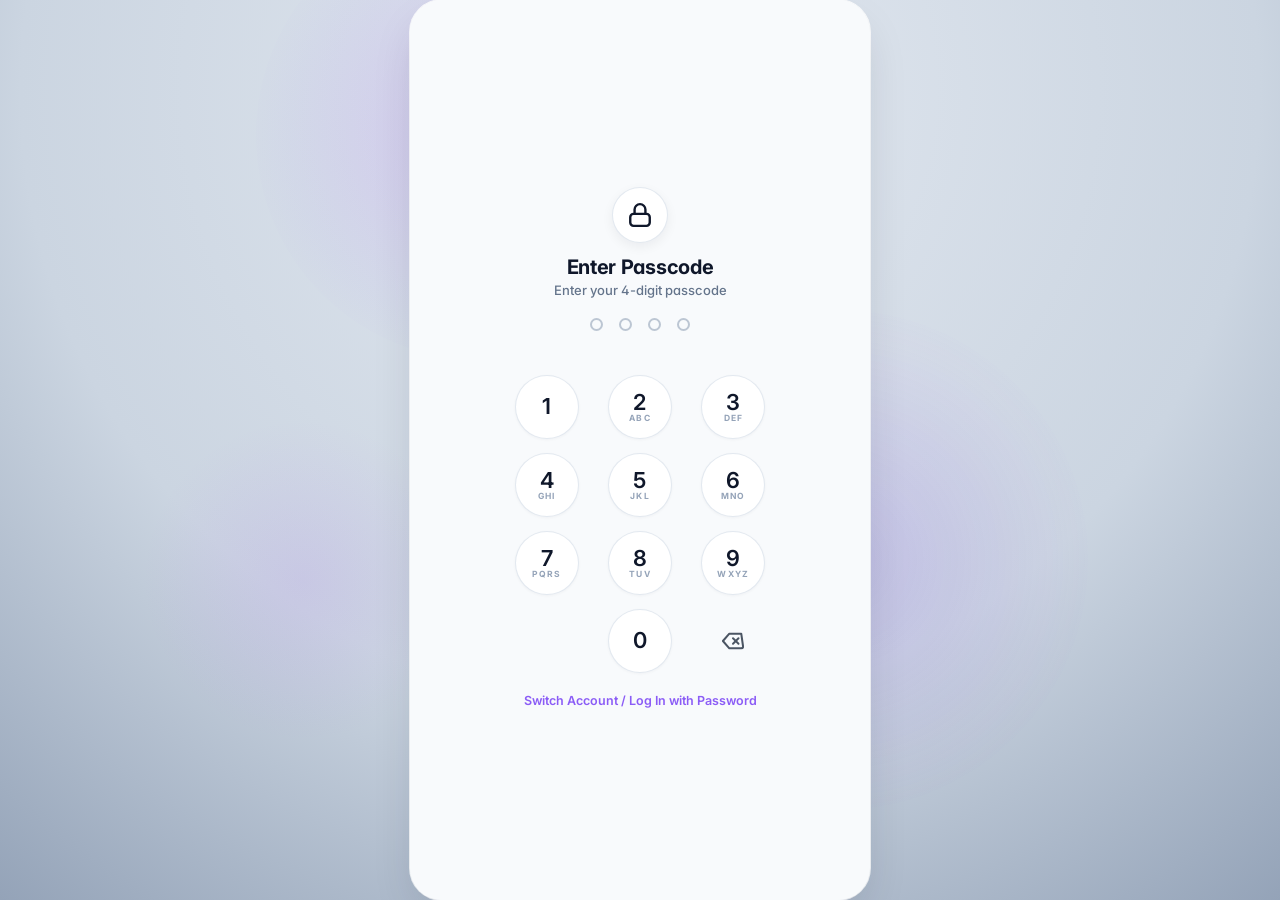
==== index.html @ 5f174ace "Implement complete PWA installation support for Windows and Android" ====
<!DOCTYPE html>
<html lang="en">
<head>
  <meta charset="UTF-8">
  <meta name="viewport" content="width=device-width, initial-scale=1.0, maximum-scale=1.0, user-scalable=no, viewport-fit=cover, interactive-widget=resizes-content">
  <title>LiveChat</title>
  <meta name="description" content="Professional real-time chat application with iconic Apple liquid glassmorphism, live keystroke streaming, and secure passcode lock.">
  
  <!-- Progressive Web App (PWA) Manifest & Meta Tags -->
  <link rel="manifest" href="/manifest.webmanifest">
  <meta name="theme-color" content="#7C3AED" media="(prefers-color-scheme: light)">
  <meta name="theme-color" content="#0F172A" media="(prefers-color-scheme: dark)">
  <meta name="mobile-web-app-capable" content="yes">
  <meta name="apple-mobile-web-app-capable" content="yes">
  <meta name="apple-mobile-web-app-status-bar-style" content="black-translucent">
  <meta name="apple-mobile-web-app-title" content="LiveChat">
  <link rel="apple-touch-icon" href="/static/icons/apple-touch-icon.png">
  <link rel="icon" type="image/png" sizes="32x32" href="/static/icons/favicon-32.png">
  <link rel="icon" type="image/png" sizes="16x16" href="/static/icons/favicon-16.png">
  <link rel="icon" type="image/svg+xml" href="/static/icons/icon.svg">
  <link rel="shortcut icon" href="/favicon.ico">
  <meta name="msapplication-TileColor" content="#7C3AED">
  <meta name="msapplication-TileImage" content="/static/icons/icon-192.png">
  <meta name="msapplication-tap-highlight" content="no">

  <link rel="stylesheet" href="static/style.css?v=22.0">
  <link rel="preconnect" href="https://fonts.googleapis.com">
  <link rel="preconnect" href="https://fonts.gstatic.com" crossorigin>
  <link href="https://fonts.googleapis.com/css2?family=Inter:ital,opsz,wght@0,14..32,100..900;1,14..32,100..900&family=Plus+Jakarta+Sans:ital,wght@0,300..800;1,300..800&display=swap" rel="stylesheet">
</head>
<body>

  <!-- Desktop Ambient Wallpaper Lights -->
  <div class="desktop-wallpaper-glow desktop-wallpaper-glow--1" aria-hidden="true"></div>
  <div class="desktop-wallpaper-glow desktop-wallpaper-glow--2" aria-hidden="true"></div>
  <div class="desktop-wallpaper-glow desktop-wallpaper-glow--3" aria-hidden="true"></div>

  <!-- Main Liquid Glass Chat App Container -->
  <div class="chat-app" id="chatApp">
    
    <!-- Liquid Glass Specular Inner Rim Layer -->
    <div class="liquid-glass-rim" aria-hidden="true"></div>

    <!-- Background Subtle Prismatic Lines -->
    <div class="background-watermark" aria-hidden="true">
      <svg viewBox="0 0 400 800" fill="none" xmlns="http://www.w3.org/2000/svg">
        <path d="M-60 140 C 140 100, 260 300, 460 220" stroke="rgba(255, 255, 255, 0.45)" stroke-width="1.2" stroke-dasharray="4 6"/>
        <path d="M-40 460 C 120 540, 280 390, 480 620" stroke="rgba(255, 255, 255, 0.35)" stroke-width="1.2"/>
        <path d="M120 -60 C 200 190, 60 440, 250 860" stroke="rgba(255, 255, 255, 0.25)" stroke-width="1"/>
      </svg>
    </div>

    <!-- Chats List Screen (Shown after PIN unlock / login) -->
    <div class="chats-screen" id="chatsScreen">
      <!-- Apple Liquid Glass Header for Chats -->
      <header class="chats-screen-header">
        <div class="chats-header-left" id="chatsHeaderProfileTrigger" title="Click to view profile / settings" style="cursor: pointer;">
          <div class="chats-user-avatar-wrap" id="chatsUserAvatarWrap" title="Your Profile">
            <img id="chatsUserAvatar" class="chats-user-avatar" src="https://api.dicebear.com/7.x/bottts/svg?seed=user" alt="My Profile">
            <span class="chats-user-badge"></span>
          </div>
          <div class="chats-title-group">
            <div class="chats-title-row">
              <h1 class="chats-header-title" id="chatsHeaderTitle">Chats</h1>
              <svg class="fb-verified-badge" viewBox="0 0 24 24" aria-label="Verified Profile" title="Verified Messenger">
                <path fill="#1877F2" d="M12 2l2.4 2.1 3.2-.3 1.2 3 2.9 1.4-.8 3.1 1.8 2.6-2 2.5.3 3.2-3.1 1-1.6 2.8-3.1-.9-2.7 1.8-2.2-2.3-3.2.2-.8-3.1-2.8-1.5 1.1-3-1.6-2.7 2.1-2.4-.4-3.2 3.1-.9 1.5-2.8 3.1.9L12 2z"/>
                <path fill="none" stroke="#FFFFFF" stroke-width="2.3" stroke-linecap="round" stroke-linejoin="round" d="M8.5 12.3l2.4 2.4 5.1-5.1"/>
              </svg>
            </div>
            <span class="chats-user-subtitle" id="chatsUserSubtitle">Logged in</span>
          </div>
        </div>

        <div class="header-actions-capsule">
          <!-- Install App (PWA Smart Button) -->
          <button class="action-icon-btn pwa-install-btn" id="headerInstallBtn" aria-label="Install App" title="Install LiveChat App" style="display: none;">
            <svg width="15" height="15" viewBox="0 0 24 24" fill="none" stroke="currentColor" stroke-width="2.2" stroke-linecap="round" stroke-linejoin="round">
              <path d="M21 15v4a2 2 0 0 1-2 2H5a2 2 0 0 1-2-2v-4"></path>
              <polyline points="7 10 12 15 17 10"></polyline>
              <line x1="12" y1="15" x2="12" y2="3"></line>
            </svg>
          </button>

          <div class="header-action-divider" id="headerInstallDivider" style="display: none;" aria-hidden="true"></div>

          <!-- Write / LiveDraw -->
          <a href="https://livedrawing.onrender.com/" target="_blank" rel="noopener noreferrer" class="action-icon-btn" id="chatsLiveDrawingBtn" aria-label="Open LiveDraw" title="LiveDraw / Write">
            <svg width="15" height="15" viewBox="0 0 24 24" fill="none" stroke="currentColor" stroke-width="2.2" stroke-linecap="round" stroke-linejoin="round">
              <path d="M12 20h9"></path>
              <path d="M16.5 3.5a2.121 2.121 0 0 1 3 3L7 19l-4 1 1-4L16.5 3.5z"></path>
            </svg>
          </a>

          <div class="header-action-divider" aria-hidden="true"></div>

          <!-- Lock App -->
          <button class="action-icon-btn" id="chatsLockAppBtn" aria-label="Lock App" title="Lock App with Passcode">
            <svg width="15" height="15" viewBox="0 0 24 24" fill="none" stroke="currentColor" stroke-width="2.2" stroke-linecap="round" stroke-linejoin="round">
              <rect x="3" y="11" width="18" height="11" rx="3" ry="3"></rect>
              <path d="M7 11V7a5 5 0 0 1 10 0v4"></path>
            </svg>
          </button>
        </div>
      </header>

      <!-- PWA Smart Install Notification Banner -->
      <aside class="pwa-install-banner" id="pwaInstallBanner" role="alert" aria-label="Install App Banner">
        <div class="pwa-banner-icon" aria-hidden="true">
          <svg width="22" height="22" viewBox="0 0 24 24" fill="none" stroke="currentColor" stroke-width="2.2" stroke-linecap="round" stroke-linejoin="round">
            <path d="M21 11.5a8.38 8.38 0 0 1-.9 3.8 8.5 8.5 0 0 1-7.6 4.7 8.38 8.38 0 0 1-3.8-.9L3 21l1.9-5.7a8.38 8.38 0 0 1-.9-3.8 8.5 8.5 0 0 1 4.7-7.6 8.38 8.38 0 0 1 3.8-.9h.5a8.48 8.48 0 0 1 8 8v.5z"></path>
          </svg>
        </div>
        <div class="pwa-banner-content">
          <div class="pwa-banner-title">Install LiveChat App</div>
          <div class="pwa-banner-desc">Fast, standalone chat on desktop & mobile</div>
        </div>
        <div class="pwa-banner-actions">
          <button type="button" class="pwa-banner-btn-install" id="pwaBannerInstallBtn">Install</button>
          <button type="button" class="pwa-banner-btn-close" id="pwaBannerCloseBtn" aria-label="Dismiss">&times;</button>
        </div>
      </aside>

      <!-- Glassmorphic Search Bar -->
      <div class="chats-search-bar-wrap">
        <div class="chats-search-pill">
          <svg class="chats-search-icon" width="15" height="15" viewBox="0 0 24 24" fill="none" stroke="currentColor" stroke-width="2.2" stroke-linecap="round" stroke-linejoin="round">
            <circle cx="11" cy="11" r="8"></circle>
            <line x1="21" y1="21" x2="16.65" y2="16.65"></line>
          </svg>
          <input type="text" id="chatsSearchInput" class="chats-search-input" placeholder="Search chats or find users..." autocomplete="off">
          <button type="button" id="chatsSearchClearBtn" class="chats-search-clear" aria-label="Clear Search" style="display: none;">&times;</button>
        </div>
      </div>

      <!-- Scrollable Conversations List -->
      <div class="chats-scroll-body">
        <div class="chats-section-header">
          <span id="chatsSectionTitle">Direct Messages</span>
          <span class="chats-count-badge" id="chatsCountBadge">0</span>
        </div>

        <div class="chats-list" id="chatsListContainer">
          <!-- Chat cards dynamically rendered by app.js -->
        </div>

        <div class="chats-empty-state" id="chatsEmptyState" style="display: none;">
          <svg width="36" height="36" viewBox="0 0 24 24" fill="none" stroke="currentColor" stroke-width="1.8" stroke-linecap="round" stroke-linejoin="round">
            <path d="M21 15a2 2 0 0 1-2 2H7l-4 4V5a2 2 0 0 1 2-2h14a2 2 0 0 1 2 2z"></path>
          </svg>
          <p id="chatsEmptyText">No conversations yet</p>
          <button type="button" class="empty-state-cta-btn" id="chatsEmptyNewBtn">Start a new conversation</button>
        </div>

        <!-- Simple Polite Developer Info -->
        <div class="chats-dev-simple-footer">Developed by Jisan</div>
      </div>
    </div>

    <!-- Active Conversation Screen -->
    <div class="conversation-screen" id="conversationScreen">
      <!-- Apple Iconic Liquid Glass Header Navigation -->
      <header class="chat-header" aria-label="Conversation Header">
        <div class="header-left">
          <!-- Back to Chats Button -->
          <button class="chat-back-btn" id="chatBackBtn" aria-label="Back to chats" title="Back to chats">
            <svg width="20" height="20" viewBox="0 0 24 24" fill="none" stroke="currentColor" stroke-width="2.6" stroke-linecap="round" stroke-linejoin="round">
              <polyline points="15 18 9 12 15 6"></polyline>
            </svg>
          </button>

          <!-- Avatar with Specular Liquid Glass Ring -->
          <div class="avatar-wrapper" id="avatarWrapper" title="Click to view details">
            <div class="avatar-glass-halo" aria-hidden="true"></div>
            <img id="avatarImg" class="avatar-img" src="" alt="User Avatar">
            <span class="avatar-badge" id="avatarBadge" aria-label="Online Indicator">
              <span class="avatar-badge-core"></span>
            </span>
          </div>

          <!-- User Info with Status Capsule -->
          <div class="user-info">
            <div class="user-name-row">
              <h1 class="user-name" id="userName">User</h1>
              <svg class="fb-verified-badge large" viewBox="0 0 24 24" aria-label="Verified Profile" title="Verified Profile">
                <path fill="#1877F2" d="M12 2l2.4 2.1 3.2-.3 1.2 3 2.9 1.4-.8 3.1 1.8 2.6-2 2.5.3 3.2-3.1 1-1.6 2.8-3.1-.9-2.7 1.8-2.2-2.3-3.2.2-.8-3.1-2.8-1.5 1.1-3-1.6-2.7 2.1-2.4-.4-3.2 3.1-.9 1.5-2.8 3.1.9L12 2z"/>
                <path fill="none" stroke="#FFFFFF" stroke-width="2.3" stroke-linecap="round" stroke-linejoin="round" d="M8.5 12.3l2.4 2.4 5.1-5.1"/>
              </svg>
            </div>
            <div class="user-status-capsule">
              <span class="user-status" id="userStatus">Connecting...</span>
            </div>
          </div>
        </div>

        <!-- Segmented Liquid Glass Header Action Capsule -->
        <div class="header-actions-capsule">
          <!-- Sound Toggle -->
          <button class="action-icon-btn" id="soundToggleBtn" aria-label="Toggle typing sound" title="Typing sound enabled (Click to mute)">
            <svg class="sound-on-icon" width="16" height="16" viewBox="0 0 24 24" fill="none" stroke="currentColor" stroke-width="2.2" stroke-linecap="round" stroke-linejoin="round">
              <polygon points="11 5 6 9 2 9 2 15 6 15 11 19 11 5"></polygon>
              <path d="M15.54 8.46a5 5 0 0 1 0 7.07"></path>
              <path d="M19.07 4.93a10 10 0 0 1 0 14.14"></path>
            </svg>
            <svg class="sound-off-icon" style="display: none;" width="16" height="16" viewBox="0 0 24 24" fill="none" stroke="currentColor" stroke-width="2.2" stroke-linecap="round" stroke-linejoin="round">
              <polygon points="11 5 6 9 2 9 2 15 6 15 11 19 11 5"></polygon>
              <line x1="23" y1="9" x2="17" y2="15"></line>
              <line x1="17" y1="9" x2="23" y2="15"></line>
            </svg>
          </button>

          <div class="header-action-divider" aria-hidden="true"></div>

          <!-- Clear Chat History -->
          <button class="action-icon-btn" id="clearChatBtn" aria-label="Clear Chat History" title="Clear Chat">
            <svg width="15" height="15" viewBox="0 0 24 24" fill="none" stroke="currentColor" stroke-width="2.2" stroke-linecap="round" stroke-linejoin="round">
              <polyline points="3 6 5 6 21 6"></polyline>
              <path d="M19 6v14a2 2 0 0 1-2 2H7a2 2 0 0 1-2-2V6m3 0V4a2 2 0 0 1 2-2h4a2 2 0 0 1 2 2v2"></path>
            </svg>
          </button>

          <div class="header-action-divider" aria-hidden="true"></div>

          <!-- Lock App -->
          <button class="action-icon-btn" id="lockAppBtn" aria-label="Lock App" title="Lock App with Passcode">
            <svg width="15" height="15" viewBox="0 0 24 24" fill="none" stroke="currentColor" stroke-width="2.2" stroke-linecap="round" stroke-linejoin="round">
              <rect x="3" y="11" width="18" height="11" rx="3" ry="3"></rect>
              <path d="M7 11V7a5 5 0 0 1 10 0v4"></path>
            </svg>
          </button>

          <div class="header-action-divider" aria-hidden="true"></div>

          <!-- Subtle Link to LiveDraw -->
          <a href="https://livedrawing.onrender.com/" target="_blank" rel="noopener noreferrer" class="tiny-external-btn" id="liveDrawingBtn" aria-label="Open LiveDraw" title="LiveDraw">
            <svg width="12" height="12" viewBox="0 0 24 24" fill="none" stroke="currentColor" stroke-width="2" stroke-linecap="round" stroke-linejoin="round">
              <path d="M12 20h9"></path>
              <path d="M16.5 3.5a2.121 2.121 0 0 1 3 3L7 19l-4 1 1-4L16.5 3.5z"></path>
            </svg>
          </a>
        </div>
      </header>

      <!-- Chat Messages Scroll Container -->
      <main class="chat-body" id="chatMessages" role="log" aria-live="polite">
        <!-- Date Divider -->
        <div class="date-divider" id="chatDateDivider">Today</div>

        <!-- Live Typing Indicator for Opponent User -->
        <div class="typing-indicator" id="typingIndicator">
          <div class="typing-dot"></div>
          <div class="typing-dot"></div>
          <div class="typing-dot"></div>
        </div>

        <!-- Scroll anchor -->
        <div id="chatBottomAnchor" class="chat-bottom-anchor" aria-hidden="true"></div>
      </main>

      <!-- Bottom Liquid Glass Input Bar -->
      <footer class="chat-footer" id="chatFooter">
        <!-- Reply Preview Bar (Swipe right to reply) -->
        <div class="reply-preview-bar" id="replyPreviewBar" style="display: none;">
          <div class="reply-preview-accent"></div>
          <div class="reply-preview-content">
            <div class="reply-preview-header">
              <svg class="reply-preview-icon" width="13" height="13" viewBox="0 0 24 24" fill="none" stroke="currentColor" stroke-width="2.5" stroke-linecap="round" stroke-linejoin="round">
                <polyline points="9 17 4 12 9 7"></polyline>
                <path d="M20 18v-2a4 4 0 0 0-4-4H4"></path>
              </svg>
              <span class="reply-preview-title" id="replyPreviewTitle">Replying</span>
            </div>
            <div class="reply-preview-text" id="replyPreviewText">Message preview</div>
          </div>
          <div class="reply-preview-thumb-wrapper" id="replyPreviewThumbWrapper" style="display: none;">
            <img id="replyPreviewThumb" src="" alt="Photo preview">
          </div>
          <button class="reply-preview-close-btn" id="replyPreviewCloseBtn" type="button" aria-label="Cancel reply" title="Cancel reply">
            <svg width="15" height="15" viewBox="0 0 24 24" fill="none" stroke="currentColor" stroke-width="2.5" stroke-linecap="round" stroke-linejoin="round">
              <line x1="18" y1="6" x2="6" y2="18"></line>
              <line x1="6" y1="6" x2="18" y2="18"></line>
            </svg>
          </button>
        </div>

        <div class="input-container">
          <!-- Liquid Glass Input Pill -->
          <div class="input-pill" id="inputPill">
            <div class="input-normal-content" id="inputNormalContent">
              <!-- Emoji Picker Trigger -->
              <button class="input-icon-btn" id="emojiBtn" aria-label="Insert Emoji" type="button" title="Insert Emoji">
                <svg width="21" height="21" viewBox="0 0 24 24" fill="none" stroke="currentColor" stroke-width="2" stroke-linecap="round" stroke-linejoin="round">
                  <circle cx="12" cy="12" r="10"></circle>
                  <path d="M8 14s1.5 2 4 2 4-2 4-2"></path>
                  <line x1="9" y1="9" x2="9.01" y2="9"></line>
                  <line x1="15" y1="9" x2="15.01" y2="9"></line>
                </svg>
              </button>

              <!-- Input Text Field -->
              <input type="text" id="chatInput" class="chat-input" placeholder="Message..." autocomplete="off" enterkeyhint="send">
              <input type="file" id="imageFileInput" accept="image/*" style="display: none;">
            </div>

            <!-- Live Recording State Inside Pill -->
            <div class="input-recording-content" id="inputRecordingContent" style="display: none;">
              <div class="recording-badge">
                <span class="recording-pulse-dot"></span>
                <span class="recording-timer" id="recordingTimer">0:00</span>
              </div>
              <div class="recording-live-waveform">
                <span></span><span></span><span></span><span></span><span></span><span></span><span></span><span></span><span></span><span></span><span></span><span></span>
              </div>
              <button class="cancel-record-btn" id="cancelRecordBtn" type="button" aria-label="Cancel Voice Recording" title="Cancel">
                <svg width="18" height="18" viewBox="0 0 24 24" fill="none" stroke="currentColor" stroke-width="2.2" stroke-linecap="round" stroke-linejoin="round">
                  <line x1="18" y1="6" x2="6" y2="18"></line>
                  <line x1="6" y1="6" x2="18" y2="18"></line>
                </svg>
              </button>
            </div>
          </div>

          <!-- Action Button (Mic by default, Send when typing) -->
          <button class="send-btn mic-mode" id="actionBtn" aria-label="Record voice message" type="button" title="Record Voice">
            <span id="actionIcon">
              <svg width="20" height="20" viewBox="0 0 24 24" fill="none" stroke="currentColor" stroke-width="2" stroke-linecap="round" stroke-linejoin="round">
                <path d="M12 2a3 3 0 0 0-3 3v7a3 3 0 0 0 6 0V5a3 3 0 0 0-3-3Z"></path>
                <path d="M19 10v2a7 7 0 0 1-14 0v-2"></path>
                <line x1="12" y1="19" x2="12" y2="22"></line>
              </svg>
            </span>
          </button>
        </div>
      </footer>
    </div>

    <!-- Floating Balloon Emoji Reactions Overlay -->
    <div class="floating-balloons-container" id="floatingBalloonsContainer"></div>

    <!-- Liquid Glass Emoji Popover -->
    <div class="emoji-popover" id="emojiPopover">
      <div class="emoji-popover-actions">
        <button class="emoji-popover-action-btn" id="emojiImageBtn" type="button" title="Send Photo">
          <svg width="18" height="18" viewBox="0 0 24 24" fill="none" stroke="currentColor" stroke-width="2" stroke-linecap="round" stroke-linejoin="round">
            <rect x="3" y="3" width="18" height="18" rx="4" ry="4"></rect>
            <circle cx="8.5" cy="8.5" r="1.5"></circle>
            <polyline points="21 15 16 10 5 21"></polyline>
          </svg>
          <span>Share Photo</span>
        </button>
      </div>
      <div class="emoji-grid">
        <button class="emoji-btn" title="Kiss" data-emoji="💋">💋</button>
        <button class="emoji-btn" title="Biting Lip" data-emoji="🫦">🫦</button>
        <button class="emoji-btn" title="Blow Kiss" data-emoji="😘">😘</button>
        <button class="emoji-btn" title="In Love" data-emoji="🥰">🥰</button>
        <button class="emoji-btn" title="Heart Eyes" data-emoji="😍">😍</button>
        <button class="emoji-btn" title="Heart on Fire" data-emoji="❤️‍🔥">❤️‍🔥</button>
        <button class="emoji-btn" title="Hot" data-emoji="🥵">🥵</button>
        <button class="emoji-btn" title="Flirty Smirk" data-emoji="😏">😏</button>
        <button class="emoji-btn" title="Drool" data-emoji="🤤">🤤</button>
        <button class="emoji-btn" title="Wink" data-emoji="😉">😉</button>
        <button class="emoji-btn" title="Tease" data-emoji="👅">👅</button>
        <button class="emoji-btn" title="Fire" data-emoji="🔥">🔥</button>
        <button class="emoji-btn" title="Red Heart" data-emoji="❤️">❤️</button>
        <button class="emoji-btn" title="Sparkling Heart" data-emoji="💖">💖</button>
        <button class="emoji-btn" title="Two Hearts" data-emoji="💕">💕</button>
        <button class="emoji-btn" title="Cupid Heart" data-emoji="💘">💘</button>
        <button class="emoji-btn" title="Beating Heart" data-emoji="💓">💓</button>
        <button class="emoji-btn" title="Embrace" data-emoji="🫂">🫂</button>
        <button class="emoji-btn" title="Red Rose" data-emoji="🌹">🌹</button>
        <button class="emoji-btn" title="Wine" data-emoji="🍷">🍷</button>
        <button class="emoji-btn" title="Strawberry" data-emoji="🍓">🍓</button>
        <button class="emoji-btn" title="Chocolate" data-emoji="🍫">🍫</button>
        <button class="emoji-btn" title="Pleading" data-emoji="🥺">🥺</button>
        <button class="emoji-btn" title="Sparkles" data-emoji="✨">✨</button>
      </div>
    </div>

    <!-- ══════════════════════════════════════════════════════
         APPLE PASSCODE LOCK SCREEN OVERLAY
         ══════════════════════════════════════════════════════ -->
    <div class="pin-overlay" id="pinOverlay">
      <div class="pin-card">
        <div class="pin-header">
          <div class="pin-user-badge-wrap" id="pinUserBadgeWrap" style="display: none;">
            <img class="pin-user-avatar" id="pinUserAvatar" src="" alt="Profile">
          </div>
          <div class="pin-lock-icon" id="pinDefaultLockIcon">
            <svg width="26" height="26" viewBox="0 0 24 24" fill="none" stroke="currentColor" stroke-width="2.2" stroke-linecap="round" stroke-linejoin="round">
              <rect x="3" y="11" width="18" height="11" rx="3" ry="3"></rect>
              <path d="M7 11V7a5 5 0 0 1 10 0v4"></path>
            </svg>
          </div>
          <h2 class="pin-title" id="pinTitleText">Enter Passcode</h2>
          <p class="pin-subtitle" id="pinSubtitleText">Enter your 4-digit passcode</p>
        </div>

        <!-- 4 PIN Dots Indicator -->
        <div class="pin-dots" id="pinDots">
          <span class="pin-dot"></span>
          <span class="pin-dot"></span>
          <span class="pin-dot"></span>
          <span class="pin-dot"></span>
        </div>

        <div class="pin-feedback" id="pinFeedback"></div>

        <!-- Numeric Keypad -->
        <div class="pin-keypad">
          <button type="button" class="pin-key" data-digit="1"><span class="pin-num">1</span></button>
          <button type="button" class="pin-key" data-digit="2"><span class="pin-num">2</span><span class="pin-letters">ABC</span></button>
          <button type="button" class="pin-key" data-digit="3"><span class="pin-num">3</span><span class="pin-letters">DEF</span></button>
          <button type="button" class="pin-key" data-digit="4"><span class="pin-num">4</span><span class="pin-letters">GHI</span></button>
          <button type="button" class="pin-key" data-digit="5"><span class="pin-num">5</span><span class="pin-letters">JKL</span></button>
          <button type="button" class="pin-key" data-digit="6"><span class="pin-num">6</span><span class="pin-letters">MNO</span></button>
          <button type="button" class="pin-key" data-digit="7"><span class="pin-num">7</span><span class="pin-letters">PQRS</span></button>
          <button type="button" class="pin-key" data-digit="8"><span class="pin-num">8</span><span class="pin-letters">TUV</span></button>
          <button type="button" class="pin-key" data-digit="9"><span class="pin-num">9</span><span class="pin-letters">WXYZ</span></button>
          <div class="pin-key-empty"></div>
          <button type="button" class="pin-key" data-digit="0"><span class="pin-num">0</span></button>
          <button type="button" class="pin-key pin-back-key" id="pinBackspaceBtn" aria-label="Delete">
            <svg width="22" height="22" viewBox="0 0 24 24" fill="none" stroke="currentColor" stroke-width="2.2" stroke-linecap="round" stroke-linejoin="round">
              <path d="M21 4H8l-7 8 7 8h13a2 2 0 0 0 2-2z"></path>
              <line x1="18" y1="9" x2="12" y2="15"></line>
              <line x1="12" y1="9" x2="18" y2="15"></line>
            </svg>
          </button>
        </div>

        <!-- Switch Account / Password Login Link -->
        <button type="button" class="pin-alt-action-btn" id="pinSwitchAccountBtn">
          Switch Account / Log In with Password
        </button>
      </div>
    </div>

    <!-- ══════════════════════════════════════════════════════
         ACCOUNT AUTH OVERLAY (LOGIN & REGISTRATION)
         ══════════════════════════════════════════════════════ -->
    <div class="modal-overlay auth-overlay" id="authOverlay" style="display: none;">
      <div class="auth-card">
        <div class="auth-header">
          <div class="auth-brand-icon">
            <svg width="28" height="28" viewBox="0 0 24 24" fill="none" stroke="currentColor" stroke-width="2.2" stroke-linecap="round" stroke-linejoin="round">
              <path d="M21 11.5a8.38 8.38 0 0 1-.9 3.8 8.5 8.5 0 0 1-7.6 4.7 8.38 8.38 0 0 1-3.8-.9L3 21l1.9-5.7a8.38 8.38 0 0 1-.9-3.8 8.5 8.5 0 0 1 4.7-7.6 8.38 8.38 0 0 1 3.8-.9h.5a8.48 8.48 0 0 1 8 8v.5z"></path>
            </svg>
          </div>
          <h2 class="auth-title">LiveChat</h2>
          <p class="auth-subtitle">Private & fast multi-user messenger</p>
        </div>

        <!-- Segmented Tab Navigation -->
        <div class="auth-segmented-pill">
          <button type="button" class="auth-tab-btn active" id="authTabLogin">Log In</button>
          <button type="button" class="auth-tab-btn" id="authTabRegister">Create Account</button>
        </div>

        <!-- Log In Form -->
        <form class="auth-form" id="loginForm" autocomplete="on">
          <div class="form-group">
            <label class="form-label" for="loginUsername">Username</label>
            <div class="input-with-icon">
              <svg class="input-icon" width="16" height="16" viewBox="0 0 24 24" fill="none" stroke="currentColor" stroke-width="2.2"><path d="M20 21v-2a4 4 0 0 0-4-4H8a4 4 0 0 0-4 4v2"></path><circle cx="12" cy="7" r="4"></circle></svg>
              <input type="text" id="loginUsername" class="form-input" placeholder="Enter username" required autocomplete="username">
            </div>
          </div>

          <div class="form-group">
            <label class="form-label" for="loginPassword">Password</label>
            <div class="input-with-icon">
              <svg class="input-icon" width="16" height="16" viewBox="0 0 24 24" fill="none" stroke="currentColor" stroke-width="2.2"><rect x="3" y="11" width="18" height="11" rx="3" ry="3"></rect><path d="M7 11V7a5 5 0 0 1 10 0v4"></path></svg>
              <input type="password" id="loginPassword" class="form-input" placeholder="Enter password" required autocomplete="current-password">
            </div>
          </div>

          <div class="form-feedback" id="loginFeedback"></div>

          <button type="submit" class="auth-submit-btn" id="loginSubmitBtn">
            <span>Log In</span>
          </button>
        </form>

        <!-- Create Account Form -->
        <form class="auth-form" id="registerForm" style="display: none;" autocomplete="on">
          <div class="form-group">
            <label class="form-label" for="regUsername">Choose Username</label>
            <div class="input-with-icon">
              <svg class="input-icon" width="16" height="16" viewBox="0 0 24 24" fill="none" stroke="currentColor" stroke-width="2.2"><circle cx="12" cy="12" r="4"></circle><path d="M16 8v5a3 3 0 0 0 6 0v-1a10 10 0 1 0-3.92 7.94"></path></svg>
              <input type="text" id="regUsername" class="form-input" placeholder="e.g. alex24" required pattern="[a-zA-Z0-9_\-]+" minlength="2" maxlength="20" autocomplete="username">
            </div>
          </div>

          <div class="form-group">
            <label class="form-label" for="regDisplayName">Display Name</label>
            <div class="input-with-icon">
              <svg class="input-icon" width="16" height="16" viewBox="0 0 24 24" fill="none" stroke="currentColor" stroke-width="2.2"><path d="M20 21v-2a4 4 0 0 0-4-4H8a4 4 0 0 0-4 4v2"></path><circle cx="12" cy="7" r="4"></circle></svg>
              <input type="text" id="regDisplayName" class="form-input" placeholder="e.g. Alex Smith" autocomplete="name">
            </div>
          </div>

          <div class="form-group">
            <label class="form-label" for="regPassword">Password</label>
            <div class="input-with-icon">
              <svg class="input-icon" width="16" height="16" viewBox="0 0 24 24" fill="none" stroke="currentColor" stroke-width="2.2"><rect x="3" y="11" width="18" height="11" rx="3" ry="3"></rect><path d="M7 11V7a5 5 0 0 1 10 0v4"></path></svg>
              <input type="password" id="regPassword" class="form-input" placeholder="Create a secure password" minlength="3" required autocomplete="new-password">
            </div>
          </div>

          <!-- Avatar Picker -->
          <div class="form-group">
            <label class="form-label">Pick Avatar</label>
            <div class="avatar-presets-grid" id="regAvatarPresets">
              <!-- Dynamically populated or static presets -->
            </div>
          </div>

          <div class="form-feedback" id="regFeedback"></div>

          <button type="submit" class="auth-submit-btn" id="regSubmitBtn">
            <span>Create Account</span>
          </button>
        </form>

        <!-- Install LiveChat PWA Trigger on Auth Screen -->
        <div class="auth-pwa-wrap">
          <button type="button" class="auth-pwa-btn" id="authInstallBtn" style="display: none;">
            <svg width="15" height="15" viewBox="0 0 24 24" fill="none" stroke="currentColor" stroke-width="2.2" stroke-linecap="round" stroke-linejoin="round">
              <path d="M21 15v4a2 2 0 0 1-2 2H5a2 2 0 0 1-2-2v-4"></path>
              <polyline points="7 10 12 15 17 10"></polyline>
              <line x1="12" y1="15" x2="12" y2="3"></line>
            </svg>
            <span>Install LiveChat App</span>
          </button>
        </div>
      </div>
    </div>

    <!-- ══════════════════════════════════════════════════════
         PASSKEY SETUP MODAL (AFTER REGISTRATION OR IN SETTINGS)
         ══════════════════════════════════════════════════════ -->
    <div class="modal-overlay" id="passkeySetupModal" style="display: none;">
      <div class="passkey-setup-card">
        <div class="passkey-setup-header">
          <div class="passkey-setup-icon">
            <svg width="26" height="26" viewBox="0 0 24 24" fill="none" stroke="currentColor" stroke-width="2.2" stroke-linecap="round" stroke-linejoin="round">
              <rect x="3" y="11" width="18" height="11" rx="3" ry="3"></rect>
              <path d="M7 11V7a5 5 0 0 1 10 0v4"></path>
            </svg>
          </div>
          <h2 class="passkey-setup-title" id="passkeySetupTitle">Set Up Passcode</h2>
          <p class="passkey-setup-subtitle" id="passkeySetupSubtitle">Enter a 4-digit passcode for instant unlock</p>
        </div>

        <div class="pin-dots" id="passkeySetupDots">
          <span class="pin-dot"></span>
          <span class="pin-dot"></span>
          <span class="pin-dot"></span>
          <span class="pin-dot"></span>
        </div>

        <div class="pin-feedback" id="passkeySetupFeedback"></div>

        <div class="pin-keypad">
          <button type="button" class="pin-key setup-pin-key" data-digit="1"><span class="pin-num">1</span></button>
          <button type="button" class="pin-key setup-pin-key" data-digit="2"><span class="pin-num">2</span><span class="pin-letters">ABC</span></button>
          <button type="button" class="pin-key setup-pin-key" data-digit="3"><span class="pin-num">3</span><span class="pin-letters">DEF</span></button>
          <button type="button" class="pin-key setup-pin-key" data-digit="4"><span class="pin-num">4</span><span class="pin-letters">GHI</span></button>
          <button type="button" class="pin-key setup-pin-key" data-digit="5"><span class="pin-num">5</span><span class="pin-letters">JKL</span></button>
          <button type="button" class="pin-key setup-pin-key" data-digit="6"><span class="pin-num">6</span><span class="pin-letters">MNO</span></button>
          <button type="button" class="pin-key setup-pin-key" data-digit="7"><span class="pin-num">7</span><span class="pin-letters">PQRS</span></button>
          <button type="button" class="pin-key setup-pin-key" data-digit="8"><span class="pin-num">8</span><span class="pin-letters">TUV</span></button>
          <button type="button" class="pin-key setup-pin-key" data-digit="9"><span class="pin-num">9</span><span class="pin-letters">WXYZ</span></button>
          <div class="pin-key-empty"></div>
          <button type="button" class="pin-key setup-pin-key" data-digit="0"><span class="pin-num">0</span></button>
          <button type="button" class="pin-key pin-back-key" id="passkeySetupBackspaceBtn" aria-label="Delete">
            <svg width="22" height="22" viewBox="0 0 24 24" fill="none" stroke="currentColor" stroke-width="2.2" stroke-linecap="round" stroke-linejoin="round">
              <path d="M21 4H8l-7 8 7 8h13a2 2 0 0 0 2-2z"></path>
              <line x1="18" y1="9" x2="12" y2="15"></line>
              <line x1="12" y1="9" x2="18" y2="15"></line>
            </svg>
          </button>
        </div>

        <button type="button" class="pin-skip-btn" id="passkeySetupSkipBtn">Skip for now</button>
      </div>
    </div>

    <!-- ══════════════════════════════════════════════════════
         USERS DIRECTORY / START NEW CHAT MODAL
         ══════════════════════════════════════════════════════ -->
    <div class="modal-overlay" id="usersModal" style="display: none;">
      <div class="sheet-card">
        <header class="sheet-header">
          <h2 class="sheet-title">New Conversation</h2>
          <button type="button" class="sheet-close-btn" id="usersModalCloseBtn" aria-label="Close">&times;</button>
        </header>

        <div class="sheet-search-wrap">
          <div class="chats-search-pill">
            <svg class="chats-search-icon" width="14" height="14" viewBox="0 0 24 24" fill="none" stroke="currentColor" stroke-width="2.2"><circle cx="11" cy="11" r="8"></circle><line x1="21" y1="21" x2="16.65" y2="16.65"></line></svg>
            <input type="text" id="directorySearchInput" class="chats-search-input" placeholder="Search people..." autocomplete="off">
          </div>
        </div>

        <div class="sheet-scroll-body" id="usersListContainer">
          <!-- Dynamically populated users list -->
        </div>
      </div>
    </div>

    <!-- ══════════════════════════════════════════════════════
         PROFILE & SETTINGS MODAL
         ══════════════════════════════════════════════════════ -->
    <div class="modal-overlay" id="profileModal" style="display: none;">
      <div class="sheet-card profile-sheet-card">
        <header class="sheet-header">
          <h2 class="sheet-title">My Account</h2>
          <button type="button" class="sheet-close-btn" id="profileModalCloseBtn" aria-label="Close">&times;</button>
        </header>

        <div class="sheet-scroll-body profile-sheet-body">
          <div class="profile-avatar-center">
            <img class="profile-main-avatar" id="profileMainAvatar" src="" alt="Profile">
          </div>

          <div class="form-group">
            <label class="form-label" for="profileDisplayNameInput">Display Name</label>
            <input type="text" id="profileDisplayNameInput" class="form-input" placeholder="Your Name">
          </div>

          <div class="form-group">
            <label class="form-label">Change Avatar</label>
            <div class="avatar-presets-grid" id="profileAvatarPresets">
              <!-- Preset avatars -->
            </div>
          </div>

          <button type="button" class="profile-action-btn secondary" id="profileSaveBtn">Save Changes</button>

          <!-- PWA Install Button in Profile Modal -->
          <button type="button" class="profile-action-btn secondary pwa-profile-install-btn" id="profileInstallBtn" style="display: none;">
            <svg width="16" height="16" viewBox="0 0 24 24" fill="none" stroke="currentColor" stroke-width="2" stroke-linecap="round" stroke-linejoin="round">
              <path d="M21 15v4a2 2 0 0 1-2 2H5a2 2 0 0 1-2-2v-4"></path>
              <polyline points="7 10 12 15 17 10"></polyline>
              <line x1="12" y1="15" x2="12" y2="3"></line>
            </svg>
            <span>Install LiveChat App</span>
          </button>

          <div class="sheet-divider"></div>

          <button type="button" class="profile-action-btn primary" id="profileChangePasskeyBtn">
            <svg width="16" height="16" viewBox="0 0 24 24" fill="none" stroke="currentColor" stroke-width="2"><rect x="3" y="11" width="18" height="11" rx="3" ry="3"></rect><path d="M7 11V7a5 5 0 0 1 10 0v4"></path></svg>
            <span id="profilePasskeyBtnText">Set 4-Digit Passcode</span>
          </button>

          <button type="button" class="profile-action-btn danger" id="profileLogoutBtn">
            <svg width="16" height="16" viewBox="0 0 24 24" fill="none" stroke="currentColor" stroke-width="2"><path d="M9 21H5a2 2 0 0 1-2-2V5a2 2 0 0 1 2-2h4"></path><polyline points="16 17 21 12 16 7"></polyline><line x1="21" y1="12" x2="9" y2="12"></line></svg>
            <span>Log Out</span>
          </button>
        </div>
      </div>
    </div>

  </div>

  <!-- Image Fullscreen Lightbox Modal -->
  <div class="image-lightbox" id="imageLightbox" style="display: none;" aria-hidden="true">
    <div class="lightbox-backdrop" id="lightboxBackdrop"></div>
    <button class="lightbox-close-btn" id="lightboxCloseBtn" type="button" aria-label="Close image preview">
      <svg width="24" height="24" viewBox="0 0 24 24" fill="none" stroke="currentColor" stroke-width="2.2" stroke-linecap="round" stroke-linejoin="round">
        <line x1="18" y1="6" x2="6" y2="18"></line>
        <line x1="6" y1="6" x2="18" y2="18"></line>
      </svg>
    </button>
    <div class="lightbox-content">
      <img id="lightboxImage" class="lightbox-img" src="" alt="Fullscreen Image Preview">
    </div>
  </div>

  <!-- ══════════════════════════════════════════════════════
       PWA INSTALLATION INSTRUCTIONS MODAL (FALLBACK)
       ══════════════════════════════════════════════════════ -->
  <div class="modal-overlay" id="pwaFallbackModal" style="display: none;">
    <div class="sheet-card" style="max-width: 440px;">
      <header class="sheet-header">
        <h2 class="sheet-title">Install LiveChat</h2>
        <button type="button" class="sheet-close-btn" id="pwaFallbackCloseBtn" aria-label="Close">&times;</button>
      </header>

      <div class="pwa-instructions-body">
        <!-- Android Instructions -->
        <div id="pwaStepAndroid" style="display: none;">
          <p class="pwa-instructions-intro">Install LiveChat onto your Android device home screen for fullscreen messaging with instant alerts:</p>
          <div class="pwa-steps-list">
            <div class="pwa-step-item">
              <div class="pwa-step-badge">1</div>
              <div class="pwa-step-text">Tap the browser menu <strong>⋮</strong> (three vertical dots) in the top-right or navigation bar.</div>
            </div>
            <div class="pwa-step-item">
              <div class="pwa-step-badge">2</div>
              <div class="pwa-step-text">Select <strong>"Install app"</strong> or <strong>"Add to Home screen"</strong> from the menu options.</div>
            </div>
            <div class="pwa-step-item">
              <div class="pwa-step-badge">3</div>
              <div class="pwa-step-text">Tap <strong>Install</strong> to confirm. LiveChat will appear alongside your native apps!</div>
            </div>
          </div>
        </div>

        <!-- Windows / Desktop Instructions -->
        <div id="pwaStepWindows" style="display: none;">
          <p class="pwa-instructions-intro">Install LiveChat as a standalone Windows desktop app in Microsoft Edge or Google Chrome:</p>
          <div class="pwa-steps-list">
            <div class="pwa-step-item">
              <div class="pwa-step-badge">1</div>
              <div class="pwa-step-text">Look for the <strong>App Available (⊕ or 💻)</strong> icon in your browser address bar on the far right.</div>
            </div>
            <div class="pwa-step-item">
              <div class="pwa-step-badge">2</div>
              <div class="pwa-step-text">Or open browser menu <strong>⋯ / ⋮</strong> &rarr; <strong>Apps</strong> &rarr; <strong>"Install LiveChat"</strong>.</div>
            </div>
            <div class="pwa-step-item">
              <div class="pwa-step-badge">3</div>
              <div class="pwa-step-text">Click <strong>Install</strong> to launch LiveChat in its own distraction-free standalone window.</div>
            </div>
          </div>
        </div>

        <!-- iOS Instructions -->
        <div id="pwaStepIOS" style="display: none;">
          <p class="pwa-instructions-intro">Add LiveChat to your iPhone / iPad home screen:</p>
          <div class="pwa-steps-list">
            <div class="pwa-step-item">
              <div class="pwa-step-badge">1</div>
              <div class="pwa-step-text">Tap the <strong>Share</strong> button (box with upward arrow) in Safari's bottom toolbar.</div>
            </div>
            <div class="pwa-step-item">
              <div class="pwa-step-badge">2</div>
              <div class="pwa-step-text">Scroll down and tap <strong>"Add to Home Screen"</strong>.</div>
            </div>
            <div class="pwa-step-item">
              <div class="pwa-step-badge">3</div>
              <div class="pwa-step-text">Tap <strong>Add</strong> in the top right corner.</div>
            </div>
          </div>
        </div>

        <button type="button" class="pwa-gotit-btn" id="pwaFallbackGotItBtn">Got It</button>
      </div>
    </div>
  </div>

  <script src="static/app.js?v=22.0"></script>
  <script src="static/pwa.js?v=1.0"></script>
</body>
</html>
---- static/style.css ----
@import url('https://fonts.googleapis.com/css2?family=Inter:ital,opsz,wght@0,14..32,100..900;1,14..32,100..900&family=Plus+Jakarta+Sans:ital,wght@0,300..800;1,300..800&display=swap');

:root {
  --font-sans: 'Inter', -apple-system, BlinkMacSystemFont, "SF Pro Display", "SF Pro Text", "Plus Jakarta Sans", system-ui, sans-serif;
  --bg-main: #F1F5F9;
  --text-primary: #0F172A;
  --text-secondary: #64748B;
  --text-muted: #94A3B8;
  
  /* Apple Purple & Clean Tokens */
  --apple-purple: #8B5CF6;
  --apple-purple-dark: #7C3AED;
  --apple-purple-glow: rgba(139, 92, 246, 0.28);
  
  /* Theme aliases */
  --apple-blue: #8B5CF6;
  --apple-blue-dark: #7C3AED;
  --apple-blue-glow: rgba(139, 92, 246, 0.28);
  
  --bubble-incoming-bg: #FFFFFF;
  --bubble-outgoing-bg: linear-gradient(180deg, #8B5CF6 0%, #7C3AED 100%);
  --danger-color: #EF4444;
}

* {
  box-sizing: border-box;
  margin: 0;
  padding: 0;
  -webkit-tap-highlight-color: transparent;
}

html, body {
  height: 100%;
  width: 100%;
  overflow: hidden;
  position: fixed;
  overscroll-behavior: none;
  touch-action: manipulation;
}

body {
  font-family: var(--font-sans);
  font-feature-settings: "cv02", "cv03", "cv04", "cv11", "ss01";
  background: radial-gradient(circle at 50% 10%, #E2E8F0 0%, #CBD5E1 60%, #94A3B8 100%);
  color: var(--text-primary);
  display: flex;
  justify-content: center;
  align-items: center;
  -webkit-font-smoothing: antialiased;
  -moz-osx-font-smoothing: grayscale;
  text-rendering: optimizeSpeed;
}

button, input, textarea, select {
  font-family: inherit;
}

/* ══════════════════════════════════════════════════
   HIGH-PERFORMANCE AMBIENT BACKDROP (ZERO GPU CHURN)
   ══════════════════════════════════════════════════ */
.desktop-wallpaper-glow {
  position: fixed;
  border-radius: 50%;
  pointer-events: none;
  z-index: 0;
  opacity: 0.5;
}

.desktop-wallpaper-glow--1 {
  top: -10%;
  left: 20%;
  width: 450px;
  height: 450px;
  background: radial-gradient(circle, rgba(168, 85, 247, 0.38) 0%, rgba(139, 92, 246, 0.08) 60%, transparent 75%);
}

.desktop-wallpaper-glow--2 {
  bottom: 10%;
  right: 15%;
  width: 500px;
  height: 500px;
  background: radial-gradient(circle, rgba(124, 58, 237, 0.32) 0%, rgba(192, 132, 252, 0.08) 60%, transparent 75%);
}

.desktop-wallpaper-glow--3 {
  top: 45%;
  left: 10%;
  width: 350px;
  height: 350px;
  background: radial-gradient(circle, rgba(168, 85, 247, 0.22) 0%, transparent 65%);
}

/* ══════════════════════════════════════════════════
   FAST & CRISP APP CONTAINER
   ══════════════════════════════════════════════════ */
.chat-app {
  width: 100%;
  max-width: 460px;
  height: 100vh;
  height: 100dvh;
  background: rgba(248, 250, 252, 0.96);
  display: flex;
  flex-direction: column;
  position: relative;
  overflow: hidden;
  border-radius: 32px;
  box-shadow: 
    0 20px 48px -12px rgba(15, 23, 42, 0.18),
    0 0 0 1px rgba(255, 255, 255, 0.85);
  z-index: 5;
}

.liquid-glass-rim {
  display: none;
}

@media (max-width: 500px) {
  body {
    background: #E2E8F0;
  }
  .chat-app {
    max-width: 100%;
    border-radius: 0;
    box-shadow: none;
    border: none;
  }
}

/* Background Subtle Prismatic Lines */
.background-watermark {
  position: absolute;
  inset: 0;
  pointer-events: none;
  opacity: 0.18;
  z-index: 1;
}
.background-watermark svg {
  width: 100%;
  height: 100%;
  object-fit: cover;
}

/* ══════════════════════════════════════════════════
   DUAL-SCREEN NAVIGATION (ULTRA-SMOOTH GPU TRANSITIONS)
   ══════════════════════════════════════════════════ */
.chats-screen,
.conversation-screen {
  position: absolute;
  inset: 0;
  display: flex;
  flex-direction: column;
  width: 100%;
  height: 100%;
  background: #F8FAFC;
  transform: translate3d(0, 0, 0);
  will-change: transform;
  backface-visibility: hidden;
  -webkit-backface-visibility: hidden;
  perspective: 1000px;
  -webkit-perspective: 1000px;
  transition: transform 0.20s cubic-bezier(0.16, 1, 0.3, 1);
  overflow: hidden;
  contain: layout style paint;
}

.chats-screen {
  z-index: 2;
  transform: translate3d(0, 0, 0);
  pointer-events: auto;
}

.conversation-screen {
  z-index: 3;
  transform: translate3d(100%, 0, 0);
  pointer-events: none;
  box-shadow: -6px 0 24px rgba(15, 23, 42, 0.08);
}

.chat-app.in-chat .chats-screen {
  transform: translate3d(-18%, 0, 0);
  pointer-events: none;
}

.chat-app.in-chat .conversation-screen {
  transform: translate3d(0, 0, 0);
  pointer-events: auto;
}

/* ══════════════════════════════════════════════════
   CHATS LIST SCREEN (HEADER, SEARCH, CARDS)
   ══════════════════════════════════════════════════ */
.chats-screen-header {
  position: relative;
  z-index: 10;
  display: flex;
  align-items: center;
  justify-content: space-between;
  padding: calc(14px + env(safe-area-inset-top, 0px)) 16px 12px 16px;
  background: #FFFFFF;
  border-bottom: 1px solid rgba(226, 232, 240, 0.9);
  flex-shrink: 0;
  box-shadow: 0 1px 4px rgba(15, 23, 42, 0.03);
}

.chats-header-left {
  display: flex;
  align-items: center;
  gap: 12px;
}

.chats-user-avatar-wrap {
  position: relative;
  width: 42px;
  height: 42px;
  border-radius: 50%;
  flex-shrink: 0;
}

.chats-user-avatar {
  width: 100%;
  height: 100%;
  border-radius: 50%;
  object-fit: cover;
  border: 2px solid #FFFFFF;
  box-shadow: 0 2px 6px rgba(15, 23, 42, 0.1);
  background: #E2E8F0;
  display: block;
}

.chats-user-badge {
  position: absolute;
  bottom: -1px;
  right: -1px;
  width: 13px;
  height: 13px;
  background: #31A24C;
  border: 2.5px solid #FFFFFF;
  border-radius: 50%;
  box-shadow: 0 1px 3px rgba(0, 0, 0, 0.2);
  animation: fb-active-glow 2.8s infinite ease-in-out;
  z-index: 2;
}


.chats-title-group {
  display: flex;
  flex-direction: column;
}

.chats-header-title {
  font-size: 19px;
  font-weight: 700;
  color: var(--text-primary);
  line-height: 1.2;
  letter-spacing: -0.3px;
}

.chats-user-subtitle {
  font-size: 11.5px;
  font-weight: 500;
  color: var(--text-secondary);
}

/* Glassmorphic Search Bar */
.chats-search-bar-wrap {
  padding: 10px 16px 8px 16px;
  flex-shrink: 0;
}

.chats-search-pill {
  position: relative;
  display: flex;
  align-items: center;
  background: rgba(226, 232, 240, 0.65);
  border: 1px solid rgba(203, 213, 225, 0.6);
  border-radius: 12px;
  padding: 7px 12px;
  gap: 8px;
  transition: background-color 0.15s ease, border-color 0.15s ease, box-shadow 0.15s ease;
}

.chats-search-pill:focus-within {
  background: #FFFFFF;
  border-color: #8B5CF6;
  box-shadow: 0 0 0 3px rgba(139, 92, 246, 0.14);
}

.chats-search-icon {
  color: #94A3B8;
  flex-shrink: 0;
}

.chats-search-input {
  border: none;
  background: transparent;
  outline: none;
  font-size: 14px;
  color: var(--text-primary);
  width: 100%;
}

.chats-search-input::placeholder {
  color: #94A3B8;
}

.chats-search-clear {
  background: rgba(148, 163, 184, 0.2);
  border: none;
  border-radius: 50%;
  width: 18px;
  height: 18px;
  display: flex;
  align-items: center;
  justify-content: center;
  font-size: 14px;
  color: #64748B;
  cursor: pointer;
  padding: 0;
  line-height: 1;
}

/* Scrollable Chats List */
.chats-scroll-body {
  flex: 1;
  overflow-y: auto;
  -webkit-overflow-scrolling: touch;
  overscroll-behavior-y: contain;
  touch-action: pan-y;
  padding: 8px 14px 20px 14px;
}

.chats-section-header {
  display: flex;
  align-items: center;
  justify-content: space-between;
  padding: 6px 6px 8px 6px;
  font-size: 12px;
  font-weight: 700;
  text-transform: uppercase;
  letter-spacing: 0.6px;
  color: #94A3B8;
}

.chats-count-badge {
  background: rgba(139, 92, 246, 0.1);
  color: #8B5CF6;
  font-size: 11px;
  font-weight: 700;
  padding: 1px 7px;
  border-radius: 999px;
}

.chats-list {
  display: flex;
  flex-direction: column;
  gap: 8px;
}

.chat-list-card {
  display: flex;
  align-items: center;
  gap: 13px;
  padding: 12px 14px;
  border-radius: 18px;
  background: rgba(255, 255, 255, 0.9);
  border: 1px solid rgba(226, 232, 240, 0.95);
  box-shadow: 0 2px 6px rgba(15, 23, 42, 0.03);
  cursor: pointer;
  transition: transform 0.14s cubic-bezier(0.16, 1, 0.3, 1), background-color 0.14s ease, box-shadow 0.14s ease, border-color 0.14s ease;
  position: relative;
  user-select: none;
  -webkit-user-select: none;
  text-align: left;
  width: 100%;
  touch-action: manipulation;
  contain: layout style;
  content-visibility: auto;
  contain-intrinsic-size: 0 72px;
}

.chat-list-card:hover {
  background: #FFFFFF;
  transform: translateY(-1px);
  box-shadow: 0 6px 16px rgba(15, 23, 42, 0.07);
  border-color: rgba(139, 92, 246, 0.35);
}

.chat-list-card:active {
  transform: scale(0.985);
}

.chat-card-avatar-wrap {
  position: relative;
  width: 48px;
  height: 48px;
  flex-shrink: 0;
}

.chat-card-avatar {
  width: 100%;
  height: 100%;
  border-radius: 50%;
  object-fit: cover;
  border: 2px solid #FFFFFF;
  box-shadow: 0 2px 6px rgba(15, 23, 42, 0.08);
  background: #E2E8F0;
}

.chat-card-badge {
  position: absolute;
  bottom: -1px;
  right: -1px;
  width: 14px;
  height: 14px;
  background: #8A8D91;
  border: 2.5px solid #FFFFFF;
  border-radius: 50%;
  box-shadow: 0 1px 3px rgba(0, 0, 0, 0.16);
  transition: background-color 0.18s ease, box-shadow 0.18s ease, transform 0.18s ease;
  z-index: 2;
}

.chat-card-badge.is-online {
  background: #31A24C;
  border-color: #FFFFFF;
  box-shadow: 0 0 0 2px rgba(49, 162, 76, 0.22), 0 1px 3px rgba(0, 0, 0, 0.16);
  animation: fb-pulse 2.4s infinite cubic-bezier(0.4, 0, 0.6, 1);
}


.chat-card-body {
  flex: 1;
  min-width: 0;
  display: flex;
  flex-direction: column;
  gap: 3px;
}

.chat-card-row-top {
  display: flex;
  align-items: center;
  justify-content: space-between;
  gap: 8px;
}

.chat-card-name-wrap {
  display: flex;
  align-items: center;
  gap: 6px;
  min-width: 0;
}

.chat-card-name {
  font-size: 15.5px;
  font-weight: 700;
  color: var(--text-primary);
  white-space: nowrap;
  overflow: hidden;
  text-overflow: ellipsis;
  letter-spacing: -0.2px;
}

.chat-card-time {
  font-size: 11.5px;
  font-weight: 500;
  color: #94A3B8;
  white-space: nowrap;
  flex-shrink: 0;
}

.chat-card-row-bottom {
  display: flex;
  align-items: center;
  justify-content: space-between;
  gap: 8px;
}

.chat-card-preview {
  font-size: 13px;
  color: var(--text-secondary);
  white-space: nowrap;
  overflow: hidden;
  text-overflow: ellipsis;
  flex: 1;
  min-width: 0;
  line-height: 1.3;
}

.chat-card-preview.is-typing {
  color: #8B5CF6;
  font-weight: 600;
  display: flex;
  align-items: center;
  gap: 4px;
}

.chat-card-unread-dot {
  width: 8px;
  height: 8px;
  border-radius: 50%;
  background: #8B5CF6;
  flex-shrink: 0;
}

.chat-card-chevron {
  color: #CBD5E1;
  flex-shrink: 0;
  transition: transform 0.15s ease;
}

.chat-list-card:hover .chat-card-chevron {
  transform: translateX(2px);
  color: #8B5CF6;
}

.chats-empty-state {
  display: flex;
  flex-direction: column;
  align-items: center;
  justify-content: center;
  gap: 8px;
  padding: 40px 20px;
  color: #94A3B8;
  font-size: 14px;
}

/* ══════════════════════════════════════════════════
   HEADER NAVIGATION (CONVERSATION VIEW)
   ══════════════════════════════════════════════════ */
.chat-header {
  position: relative;
  z-index: 10;
  display: flex;
  align-items: center;
  justify-content: space-between;
  padding: calc(14px + env(safe-area-inset-top, 0px)) 16px 12px 16px;
  background: rgba(255, 255, 255, 0.94);
  border-bottom: 1px solid rgba(226, 232, 240, 0.9);
  flex-shrink: 0;
  box-shadow: 0 1px 4px rgba(15, 23, 42, 0.03);
}

.header-left {
  display: flex;
  align-items: center;
  gap: 8px;
  cursor: pointer;
  -webkit-tap-highlight-color: transparent;
  user-select: none;
  min-width: 0;
}

.chat-back-btn {
  display: inline-flex;
  align-items: center;
  justify-content: center;
  width: 34px;
  height: 34px;
  background: rgba(139, 92, 246, 0.09);
  border: 1px solid rgba(139, 92, 246, 0.22);
  color: #8B5CF6;
  border-radius: 12px;
  cursor: pointer;
  transition: transform 0.12s cubic-bezier(0.16, 1, 0.3, 1), background-color 0.12s ease;
  margin-right: 2px;
  flex-shrink: 0;
  user-select: none;
  -webkit-tap-highlight-color: transparent;
}

.chat-back-btn:hover {
  background: rgba(139, 92, 246, 0.18);
  transform: translateX(-2px);
}

.chat-back-btn:active {
  transform: scale(0.92);
}

.chat-back-btn .back-text {
  display: none !important;
}

.avatar-wrapper {
  position: relative;
  width: 44px;
  height: 44px;
  display: flex;
  align-items: center;
  justify-content: center;
}

.avatar-glass-halo {
  display: none;
}

.avatar-img {
  width: 100%;
  height: 100%;
  border-radius: 50%;
  object-fit: cover;
  background: #E2E8F0;
  display: block;
  position: relative;
  z-index: 2;
  box-shadow: 0 2px 6px rgba(15, 23, 42, 0.1);
  border: 2px solid #FFFFFF;
}

.avatar-badge {
  position: absolute;
  bottom: -1px;
  right: -1px;
  width: 14px;
  height: 14px;
  background: #31A24C;
  border: 2.5px solid #FFFFFF;
  border-radius: 50%;
  z-index: 3;
  display: flex;
  align-items: center;
  justify-content: center;
  opacity: 0;
  transform: scale(0.3);
  pointer-events: none;
  box-shadow: 0 1px 3px rgba(0, 0, 0, 0.16);
  transition: opacity 0.25s cubic-bezier(0.34, 1.56, 0.64, 1), transform 0.25s cubic-bezier(0.34, 1.56, 0.64, 1);
}

.avatar-badge.is-online {
  opacity: 1;
  transform: scale(1);
  pointer-events: auto;
  box-shadow: 0 0 0 2px rgba(49, 162, 76, 0.22), 0 1px 3px rgba(0, 0, 0, 0.16);
  animation: fb-pulse 2.4s infinite cubic-bezier(0.4, 0, 0.6, 1);
}

.avatar-badge-core {
  display: none;
}

.user-info {
  display: flex;
  flex-direction: column;
  justify-content: center;
  gap: 1px;
}

.user-name {
  font-family: var(--font-sans);
  font-size: 16px;
  font-weight: 700;
  color: var(--text-primary);
  line-height: 1.2;
  letter-spacing: -0.2px;
}

.user-status-capsule {
  display: inline-flex;
  align-items: center;
  background: rgba(241, 245, 249, 0.9);
  padding: 1px 8px;
  border-radius: 999px;
  border: 1px solid rgba(226, 232, 240, 0.9);
  width: fit-content;
  max-width: 190px;
}

.user-status {
  font-family: var(--font-sans);
  font-size: 11px;
  font-weight: 500;
  color: var(--text-secondary);
  line-height: 1.2;
  white-space: nowrap;
  overflow: hidden;
  text-overflow: ellipsis;
}

.user-status.is-online {
  color: #059669;
  font-weight: 600;
}

.user-status.is-typing {
  color: #8B5CF6;
  font-weight: 600;
}

/* Header Actions */
.header-actions-capsule {
  display: flex;
  align-items: center;
  background: rgba(241, 245, 249, 0.95);
  border: 1px solid rgba(226, 232, 240, 0.9);
  border-radius: 999px;
  padding: 2px 4px;
  gap: 2px;
}

.header-action-divider {
  width: 1px;
  height: 14px;
  background: rgba(203, 213, 225, 0.8);
  margin: 0 1px;
}

.action-icon-btn,
.action-icon-btn:visited {
  width: 32px;
  height: 32px;
  border-radius: 50%;
  background: #FFFFFF;
  border: 1px solid rgba(226, 232, 240, 0.9);
  display: flex;
  align-items: center;
  justify-content: center;
  color: #334155;
  text-decoration: none;
  cursor: pointer;
  box-shadow: 0 1px 2px rgba(15, 23, 42, 0.04);
  transition: transform 0.12s ease, background 0.12s ease, color 0.12s ease;
}

.action-icon-btn.muted {
  color: #94A3B8;
  background: rgba(248, 250, 252, 0.7);
}

.action-icon-btn:hover {
  background: #FFFFFF;
  color: #8B5CF6;
  transform: scale(1.05);
}

.action-icon-btn:active {
  transform: scale(0.94);
}

.tiny-external-btn,
.tiny-external-btn:visited {
  width: 24px;
  height: 24px;
  border-radius: 50%;
  background: #FFFFFF;
  border: 1px solid rgba(226, 232, 240, 0.9);
  display: inline-flex;
  align-items: center;
  justify-content: center;
  color: #94A3B8;
  text-decoration: none;
  flex-shrink: 0;
  cursor: pointer;
  transition: transform 0.12s ease, color 0.12s ease;
}

.tiny-external-btn:hover {
  color: #8B5CF6;
  transform: scale(1.06);
}

.tiny-external-btn:active {
  transform: scale(0.94);
}

/* ══════════════════════════════════════════════════
   CHAT BODY & MESSAGE AREA (FAST & SNAPPY)
   ══════════════════════════════════════════════════ */
.chat-body {
  position: relative;
  z-index: 5;
  flex: 1;
  min-height: 0;
  overflow-y: auto;
  overflow-x: hidden;
  padding: 12px 16px 20px 16px;
  display: flex;
  flex-direction: column;
  gap: 4px;
  scrollbar-width: thin;
  scrollbar-color: rgba(0, 0, 0, 0.12) transparent;
  overscroll-behavior-y: contain;
  -webkit-overflow-scrolling: touch;
  scroll-behavior: auto; /* Instant snappy scroll */
  scroll-padding-bottom: 24px;
  user-select: none;
  -webkit-user-select: none;
  touch-action: pan-y;
  will-change: scroll-position;
}

.chat-bottom-anchor {
  height: 6px;
  width: 100%;
  flex-shrink: 0;
  pointer-events: none;
  opacity: 0;
}

.chat-body::-webkit-scrollbar {
  width: 4px;
}

.chat-body::-webkit-scrollbar-thumb {
  background: rgba(0, 0, 0, 0.16);
  border-radius: 4px;
}

/* Date Divider */
.date-divider {
  align-self: center;
  margin: 8px 0 10px 0;
  padding: 3px 12px;
  font-size: 11px;
  font-weight: 600;
  color: #64748B;
  background: rgba(255, 255, 255, 0.92);
  border: 1px solid rgba(226, 232, 240, 0.9);
  border-radius: 999px;
  letter-spacing: 0.2px;
  box-shadow: 0 1px 3px rgba(15, 23, 42, 0.03);
}

/* Message Rows */
.message-row {
  display: flex;
  flex-direction: column;
  max-width: 82%;
  touch-action: manipulation;
  cursor: pointer;
  -webkit-tap-highlight-color: transparent;
  user-select: none;
  -webkit-user-select: none;
  contain: layout style;
  content-visibility: auto;
  contain-intrinsic-size: 0 44px;
}

.message-row.outgoing + .message-row.incoming,
.message-row.incoming + .message-row.outgoing {
  margin-top: 6px;
}

.message-row.outgoing {
  align-self: flex-end;
  align-items: flex-end;
}

.message-row.incoming {
  align-self: flex-start;
  align-items: flex-start;
}

/* Bubble Groups */
.bubble-group {
  display: flex;
  flex-direction: column;
  gap: 2px;
  width: 100%;
  touch-action: manipulation;
}

.bubble {
  padding: 9px 14px;
  border-radius: 18px;
  font-size: 14.5px;
  line-height: 1.4;
  font-weight: 500;
  word-break: break-word;
  position: relative;
  touch-action: manipulation;
}

/* Outgoing Bubble */
.message-row.outgoing .bubble {
  background: var(--bubble-outgoing-bg);
  color: #FFFFFF;
  border-radius: 18px 18px 4px 18px;
  padding-right: 18px;
  box-shadow: 0 2px 8px -1px rgba(139, 92, 246, 0.35);
  border: 1px solid rgba(255, 255, 255, 0.18);
}

/* Incoming Bubble */
.message-row.incoming .bubble {
  background: var(--bubble-incoming-bg);
  color: #0F172A;
  border: 1px solid rgba(226, 232, 240, 0.95);
  box-shadow: 0 1px 3px rgba(15, 23, 42, 0.04);
  border-radius: 18px 18px 18px 4px;
}

/* Grouping Curves */
.message-row.outgoing:has(+ .message-row.outgoing) .bubble {
  border-bottom-right-radius: 4px;
}
.message-row.outgoing + .message-row.outgoing .bubble {
  border-top-right-radius: 4px;
}
.message-row.incoming:has(+ .message-row.incoming) .bubble {
  border-bottom-left-radius: 4px;
}
.message-row.incoming + .message-row.incoming .bubble {
  border-top-left-radius: 4px;
}

.message-time {
  display: none;
  font-size: 10px;
  line-height: 1.1;
  color: var(--text-muted);
  font-weight: 500;
  margin-top: 2px;
  margin-bottom: 2px;
  padding: 0 4px;
  user-select: none;
  -webkit-user-select: none;
}

.message-row.show-time > .message-time {
  display: block;
}

/* ══════════════════════════════════════════════════
   DELIVERY & SEEN STATUS INDICATORS (DOT STYLES)
   ══════════════════════════════════════════════════ */
.msg-status-badge {
  display: inline-flex;
  align-items: center;
  justify-content: center;
  position: absolute;
  bottom: 5px;
  right: 6px;
  pointer-events: none;
  z-index: 6;
}

/* For only send show nothing */
.msg-status-badge.status-pending,
.msg-status-badge.status-sent {
  display: none !important;
}

.msg-status-badge .status-dot {
  display: block;
  width: 4.5px;
  height: 4.5px;
  border-radius: 50%;
  box-shadow: none !important;
  transition: background 0.18s ease;
}

/* For delivered a white small dot on current spaces */
.msg-status-badge.status-delivered .status-dot,
.msg-status-badge .status-dot.dot-delivered {
  background: #FFFFFF;
  box-shadow: none !important;
}

/* For seen, dots become orange that means seen */
.msg-status-badge.status-seen .status-dot,
.msg-status-badge .status-dot.dot-seen {
  background: #FF9500; /* Crisp warm orange without glow */
  box-shadow: none !important;
}

.message-row.incoming .msg-status-badge {
  display: none !important;
}

/* Backward-compatible seen dot */
.seen-dot {
  display: none !important;
}

/* Chat list card live typing indicator badge */
.chat-card-typing-indicator {
  display: inline-flex;
  align-items: center;
  gap: 4px;
  color: #059669;
  font-weight: 600;
  font-size: 13px;
  line-height: 1.2;
}

.chat-card-typing-dots {
  display: inline-flex;
  align-items: center;
  gap: 2.5px;
  margin-right: 2px;
}

.chat-card-typing-dot {
  width: 4px;
  height: 4px;
  border-radius: 50%;
  background: #10B981;
  animation: chatCardTypingBounce 1.2s infinite ease-in-out both;
}

.chat-card-typing-dot:nth-child(1) { animation-delay: -0.32s; }
.chat-card-typing-dot:nth-child(2) { animation-delay: -0.16s; }
.chat-card-typing-dot:nth-child(3) { animation-delay: 0s; }

@keyframes chatCardTypingBounce {
  0%, 80%, 100% { transform: scale(0.6); opacity: 0.35; }
  40% { transform: scale(1.15); opacity: 1; }
}


/* ══════════════════════════════════════════════════
   IMAGE MESSAGE BUBBLE
   ══════════════════════════════════════════════════ */
.bubble.image-bubble {
  padding: 3px;
  background: #FFFFFF;
  box-shadow: 0 1px 4px rgba(15, 23, 42, 0.06);
  overflow: hidden;
  cursor: pointer;
  position: relative;
  max-width: 250px;
}

.message-row.outgoing .bubble.image-bubble {
  background: #8B5CF6;
  border-radius: 18px 18px 4px 18px;
  border: 1px solid rgba(255, 255, 255, 0.2);
}

.message-row.incoming .bubble.image-bubble {
  background: #FFFFFF;
  border-radius: 18px 18px 18px 4px;
  border: 1px solid rgba(226, 232, 240, 0.95);
}

.image-container {
  position: relative;
  width: 100%;
  border-radius: 14px;
  overflow: hidden;
  display: flex;
  align-items: center;
  justify-content: center;
  background: rgba(0, 0, 0, 0.04);
}

.chat-image-preview {
  display: block;
  width: 100%;
  max-height: 280px;
  object-fit: cover;
  border-radius: 14px;
  user-select: none;
  -webkit-user-select: none;
}

.bubble.image-bubble .seen-dot,
.bubble.image-bubble .msg-status-badge {
  bottom: 8px;
  right: 8px;
  box-shadow: none;
}

/* ══════════════════════════════════════════════════
   VOICE MESSAGE BUBBLE
   ══════════════════════════════════════════════════ */
.voice-bubble {
  display: flex;
  align-items: center;
  gap: 10px;
  padding: 3px 2px;
  min-width: 180px;
}

.voice-play-btn {
  width: 32px;
  height: 32px;
  border-radius: 50%;
  background: #8B5CF6;
  border: none;
  outline: none;
  cursor: pointer;
  display: flex;
  align-items: center;
  justify-content: center;
  color: #FFFFFF;
  flex-shrink: 0;
  box-shadow: 0 2px 6px rgba(139, 92, 246, 0.28);
  transition: transform 0.12s ease;
}

.voice-play-btn:active {
  transform: scale(0.92);
}

.voice-play-btn svg {
  width: 14px;
  height: 14px;
}

.voice-waveform {
  display: flex;
  align-items: center;
  gap: 2.5px;
  flex: 1;
  height: 28px;
  cursor: pointer;
  position: relative;
  padding: 2px 0;
}

.voice-waveform span {
  width: 2.5px;
  min-height: 4px;
  background: #CBD5E1;
  border-radius: 99px;
  pointer-events: none;
}

.voice-duration {
  font-size: 11.5px;
  font-weight: 600;
  color: #64748B;
  min-width: 32px;
  text-align: right;
  font-variant-numeric: tabular-nums;
  letter-spacing: 0.2px;
}

/* Outgoing Voice Message */
.message-row.outgoing .voice-play-btn {
  background: #FFFFFF;
  color: #8B5CF6;
  box-shadow: 0 2px 6px rgba(0, 0, 0, 0.15);
}

.message-row.outgoing .voice-waveform span {
  background: rgba(255, 255, 255, 0.4);
}

.message-row.outgoing .voice-waveform span.played {
  background: #FFFFFF;
}

.message-row.outgoing .voice-duration {
  color: rgba(255, 255, 255, 0.9);
}

/* Incoming Voice Message */
.message-row.incoming .voice-play-btn {
  background: #8B5CF6;
  color: #FFFFFF;
}

.message-row.incoming .voice-waveform span {
  background: #CBD5E1;
}

.message-row.incoming .voice-waveform span.played {
  background: #8B5CF6;
}

/* ══════════════════════════════════════════════════
   LIVE STREAMING & SNAPPY TYPING BUBBLE
   ══════════════════════════════════════════════════ */
.bubble.live-typing-bubble {
  border-radius: 18px 18px 18px 4px;
  background: #FFFFFF;
  border: 1px solid rgba(0, 122, 255, 0.4);
  box-shadow: 0 2px 10px rgba(0, 122, 255, 0.08);
  position: relative;
  color: #0F172A;
  font-weight: 500;
  line-height: 1.4;
}

.streaming-text {
  display: inline;
}

.message-row.live-typing-row {
  opacity: 1;
}

.wave-char {
  display: inline;
  white-space: pre-wrap;
}

.streaming-cursor {
  display: inline-block;
  width: 2px;
  height: 14px;
  background: #8B5CF6;
  margin-left: 2px;
  border-radius: 999px;
  vertical-align: -2px;
  animation: peacefulCursorPulse 0.9s ease-in-out infinite;
}

@keyframes peacefulCursorPulse {
  0%, 100% { opacity: 1; }
  50% { opacity: 0.2; }
}

/* Typing Indicator (Dots) */
.typing-indicator {
  display: none;
  align-self: flex-start;
  background: #FFFFFF;
  padding: 8px 14px;
  border-radius: 18px 18px 18px 4px;
  border: 1px solid rgba(226, 232, 240, 0.95);
  box-shadow: 0 1px 3px rgba(15, 23, 42, 0.04);
  gap: 4px;
  align-items: center;
  margin-top: 2px;
}

.typing-indicator.active {
  display: flex;
}

.typing-dot {
  width: 6px;
  height: 6px;
  background: #94A3B8;
  border-radius: 50%;
  animation: peacefulTypingBounce 1.2s infinite ease-in-out;
}

.typing-dot:nth-child(1) { animation-delay: 0s; }
.typing-dot:nth-child(2) { animation-delay: 0.16s; }
.typing-dot:nth-child(3) { animation-delay: 0.32s; }

@keyframes peacefulTypingBounce {
  0%, 60%, 100% {
    transform: translateY(0);
    opacity: 0.4;
  }
  30% {
    transform: translateY(-3px);
    opacity: 1;
    background: #8B5CF6;
  }
}

/* ══════════════════════════════════════════════════
   BOTTOM INPUT BAR
   ══════════════════════════════════════════════════ */
.chat-footer {
  position: relative;
  z-index: 10;
  padding: 8px 14px calc(10px + env(safe-area-inset-bottom, 0px)) 14px;
  background: rgba(255, 255, 255, 0.96);
  border-top: 1px solid rgba(226, 232, 240, 0.9);
  flex-shrink: 0;
  box-shadow: 0 -1px 4px rgba(15, 23, 42, 0.02);
}

.input-container {
  display: flex;
  align-items: center;
  gap: 8px;
  position: relative;
  width: 100%;
}

.input-pill {
  flex: 1;
  min-width: 0;
  height: 46px;
  display: flex;
  align-items: center;
  background: #F8FAFC;
  border: 1px solid rgba(203, 213, 225, 0.9);
  border-radius: 24px;
  padding: 0 14px 0 8px;
  box-shadow: inset 0 1px 2px rgba(15, 23, 42, 0.03);
  gap: 6px;
  position: relative;
  overflow: hidden;
  transition: border-color 0.15s ease, box-shadow 0.15s ease;
}

.input-pill:focus-within,
.input-pill.focused {
  background: #FFFFFF;
  border-color: #8B5CF6;
  box-shadow: 0 0 0 2.5px rgba(139, 92, 246, 0.18);
}

.input-normal-content {
  display: flex;
  align-items: center;
  width: 100%;
  min-width: 0;
  gap: 4px;
}

.input-icon-btn {
  background: none;
  border: none;
  outline: none;
  cursor: pointer;
  padding: 4px;
  display: flex;
  align-items: center;
  justify-content: center;
  color: #94A3B8;
  border-radius: 50%;
  transition: color 0.12s ease;
  flex-shrink: 0;
  width: 32px;
  height: 32px;
}

.input-icon-btn:hover {
  color: #8B5CF6;
}

.chat-input {
  flex: 1 1 0;
  min-width: 0;
  width: 0;
  border: none;
  outline: none;
  background: transparent;
  font-family: inherit;
  font-size: 15px;
  color: #0F172A;
  font-weight: 500;
  padding: 6px 2px;
}

.chat-input::placeholder {
  color: #94A3B8;
  font-weight: 400;
  font-size: 14.5px;
}

/* Send / Mic Button */
.send-btn, .mic-btn {
  width: 44px;
  height: 44px;
  border-radius: 50%;
  background: #1E293B;
  color: #FFFFFF;
  border: 1px solid rgba(255, 255, 255, 0.15);
  display: flex;
  align-items: center;
  justify-content: center;
  cursor: pointer;
  box-shadow: 0 2px 6px rgba(15, 23, 42, 0.2);
  transition: transform 0.12s ease, background 0.12s ease;
  flex-shrink: 0;
}

.send-btn.send-mode {
  background: linear-gradient(180deg, #8B5CF6 0%, #7C3AED 100%);
  box-shadow: 0 3px 10px rgba(139, 92, 246, 0.38);
}

.send-btn:active, .mic-btn:active {
  transform: scale(0.93);
}

.send-btn svg, .mic-btn svg {
  display: block;
}

/* Voice Recording Content */
.input-recording-content {
  display: none;
  position: absolute;
  inset: 0;
  padding: 0 14px;
  background: #FFFFFF;
  border-radius: 24px;
  z-index: 5;
  align-items: center;
  justify-content: space-between;
  width: 100%;
  height: 100%;
}

.recording-badge {
  display: flex;
  align-items: center;
  gap: 8px;
}

.recording-pulse-dot {
  width: 9px;
  height: 9px;
  border-radius: 50%;
  background: #EF4444;
  animation: pulseRed 1s infinite alternate ease-in-out;
}

@keyframes pulseRed {
  0% { transform: scale(0.85); opacity: 0.7; }
  100% { transform: scale(1.15); opacity: 1; }
}

.recording-timer {
  font-size: 13.5px;
  font-weight: 600;
  color: #EF4444;
  letter-spacing: 0.4px;
}

.recording-live-waveform {
  display: flex;
  align-items: center;
  gap: 2.5px;
  flex: 1;
  margin: 0 10px;
  height: 22px;
}

.recording-live-waveform span {
  width: 2.5px;
  height: 6px;
  background: #EF4444;
  border-radius: 99px;
}

.cancel-record-btn {
  background: none;
  border: none;
  outline: none;
  color: #9CA3AF;
  cursor: pointer;
  padding: 6px;
  display: flex;
  align-items: center;
  justify-content: center;
  border-radius: 50%;
  transition: color 0.12s ease;
}

.cancel-record-btn:hover {
  color: #EF4444;
}

.send-btn.recording-active {
  background: #EF4444;
  border-color: #EF4444;
  color: #FFFFFF;
  box-shadow: 0 0 12px rgba(239, 68, 68, 0.4);
}

/* ══════════════════════════════════════════════════
   EMOJI POPOVER
   ══════════════════════════════════════════════════ */
.emoji-popover {
  position: absolute;
  bottom: 70px;
  left: 14px;
  background: #FFFFFF;
  border-radius: 20px;
  box-shadow: 0 12px 32px -6px rgba(15, 23, 42, 0.18);
  border: 1px solid rgba(226, 232, 240, 0.95);
  padding: 10px 12px;
  display: none;
  flex-direction: column;
  gap: 8px;
  z-index: 50;
  max-width: calc(100% - 28px);
}

.emoji-popover.show {
  display: flex;
}

.emoji-popover-actions {
  display: flex;
  align-items: center;
  gap: 8px;
  padding-bottom: 6px;
  border-bottom: 1px solid rgba(226, 232, 240, 0.8);
}

.emoji-popover-action-btn {
  display: inline-flex;
  align-items: center;
  justify-content: center;
  gap: 6px;
  background: #F1F5F9;
  color: #1E293B;
  font-size: 13px;
  font-weight: 600;
  border: 1px solid rgba(203, 213, 225, 0.7);
  border-radius: 10px;
  padding: 6px 12px;
  cursor: pointer;
  transition: background 0.12s ease, color 0.12s ease;
  width: 100%;
  touch-action: manipulation;
  user-select: none;
  -webkit-tap-highlight-color: transparent;
}

.emoji-popover-action-btn:hover {
  background: #8B5CF6;
  color: #FFFFFF;
  border-color: #8B5CF6;
}

.emoji-popover-action-btn:active {
  transform: scale(0.97);
}

.emoji-grid {
  display: grid;
  grid-template-columns: repeat(6, 1fr);
  gap: 4px;
}

.emoji-btn {
  background: none;
  border: none;
  font-size: 22px;
  font-family: 'Noto Color Emoji', 'Apple Color Emoji', 'Segoe UI Emoji', 'Segoe UI Symbol', sans-serif;
  padding: 5px;
  border-radius: 10px;
  cursor: pointer;
  transition: transform 0.15s cubic-bezier(0.175, 0.885, 0.32, 1.275), background 0.12s ease;
  line-height: 1;
  display: inline-flex;
  align-items: center;
  justify-content: center;
  min-height: 38px;
}

.emoji-btn:hover {
  background: #F1F5F9;
  transform: scale(1.18);
}

.emoji-btn:active {
  transform: scale(0.92);
}

.emoji-btn.is-cooldown,
.action-icon-btn.is-cooldown {
  opacity: 0.5;
  filter: grayscale(0.2);
  cursor: not-allowed;
  pointer-events: auto;
  transition: opacity 0.2s ease, filter 0.2s ease;
}

.emoji-btn img.emoji {
  width: 26px;
  height: 26px;
  object-fit: contain;
  margin: 0;
  vertical-align: middle;
  transition: transform 0.15s ease;
}

.emoji-btn:hover img.emoji {
  transform: scale(1.15);
}

.emoji-btn.keyword-pulse {
  animation: emojiBtnPulse 0.65s cubic-bezier(0.18, 0.89, 0.32, 1.28);
  background: rgba(244, 63, 94, 0.16);
  border-radius: 10px;
}

@keyframes emojiBtnPulse {
  0% { transform: scale(1); }
  40% { transform: scale(1.35) rotate(10deg); }
  75% { transform: scale(0.95) rotate(-6deg); }
  100% { transform: scale(1) rotate(0deg); }
}

/* ══════════════════════════════════════════════════
   PASSCODE LOCK SCREEN
   ══════════════════════════════════════════════════ */
.pin-overlay {
  position: absolute;
  inset: 0;
  z-index: 200;
  background: #F8FAFC;
  display: flex;
  flex-direction: column;
  align-items: center;
  justify-content: center;
  padding: 20px;
  transition: opacity 0.18s cubic-bezier(0.16, 1, 0.3, 1), transform 0.18s cubic-bezier(0.16, 1, 0.3, 1);
  overflow: hidden;
  will-change: opacity, transform;
  backface-visibility: hidden;
}

.pin-overlay.unlocked {
  opacity: 0;
  pointer-events: none;
  transform: scale(1.02);
}

.pin-card {
  width: 100%;
  max-width: 300px;
  display: flex;
  flex-direction: column;
  align-items: center;
  text-align: center;
}

.pin-header {
  display: flex;
  flex-direction: column;
  align-items: center;
  margin-bottom: 20px;
}

.pin-lock-icon {
  width: 56px;
  height: 56px;
  border-radius: 50%;
  background: #FFFFFF;
  border: 1px solid rgba(226, 232, 240, 0.95);
  display: flex;
  align-items: center;
  justify-content: center;
  color: #0F172A;
  margin-bottom: 12px;
  box-shadow: 0 4px 12px rgba(15, 23, 42, 0.06);
}

.pin-title {
  font-size: 20px;
  font-weight: 700;
  color: #0F172A;
  letter-spacing: -0.3px;
  margin-bottom: 3px;
}

.pin-subtitle {
  font-size: 13px;
  font-weight: 500;
  color: var(--text-secondary);
}

.pin-dots {
  display: flex;
  align-items: center;
  justify-content: center;
  gap: 16px;
  margin-bottom: 10px;
}

.pin-dot {
  width: 13px;
  height: 13px;
  border-radius: 50%;
  border: 2px solid rgba(148, 163, 184, 0.6);
  background: transparent;
  transition: transform 0.12s cubic-bezier(0.16, 1, 0.3, 1), background-color 0.12s ease, border-color 0.12s ease;
}

.pin-dot.filled {
  background: #0F172A;
  border-color: #0F172A;
  transform: scale(1.15);
}

.pin-dots.error {
  animation: pinShake 0.4s ease-in-out;
}

.pin-dots.error .pin-dot {
  border-color: #EF4444;
  background: #EF4444;
}

@keyframes pinShake {
  0%, 100% { transform: translateX(0); }
  20%, 60% { transform: translateX(-8px); }
  40%, 80% { transform: translateX(8px); }
}

.pin-feedback {
  height: 18px;
  font-size: 12.5px;
  font-weight: 600;
  color: #EF4444;
  margin-bottom: 16px;
  opacity: 0;
  transition: opacity 0.15s ease;
}

.pin-feedback.visible {
  opacity: 1;
}

.pin-keypad {
  display: grid;
  grid-template-columns: repeat(3, 1fr);
  gap: 14px 20px;
  width: 100%;
  max-width: 260px;
  justify-items: center;
}

.pin-key {
  width: 64px;
  height: 64px;
  border-radius: 50%;
  background: #FFFFFF;
  border: 1px solid rgba(226, 232, 240, 0.95);
  color: #0F172A;
  display: flex;
  flex-direction: column;
  align-items: center;
  justify-content: center;
  cursor: pointer;
  box-shadow: 0 1px 3px rgba(15, 23, 42, 0.04);
  transition: transform 0.1s ease, background 0.1s ease;
  user-select: none;
  -webkit-tap-highlight-color: transparent;
  touch-action: manipulation;
}

.pin-num {
  font-size: 22px;
  font-weight: 600;
  line-height: 1.1;
}

.pin-letters {
  font-size: 8.5px;
  font-weight: 700;
  letter-spacing: 1.2px;
  color: #94A3B8;
  margin-top: -1px;
}

.pin-key:hover {
  background: #F1F5F9;
}

.pin-key:active,
.pin-key.active-press {
  background: #E2E8F0;
  transform: scale(0.93);
}

.pin-key-empty {
  width: 64px;
  height: 64px;
}

.pin-back-key {
  color: #4B5563;
  border-color: transparent;
  background: transparent;
  box-shadow: none;
}

.pin-back-key:hover {
  background: #F1F5F9;
}

.pin-back-key:active,
.pin-back-key.active-press {
  background: #E2E8F0;
  transform: scale(0.93);
}

/* ══════════════════════════════════════════════════
   TOAST NOTIFICATION
   ══════════════════════════════════════════════════ */
.live-toast {
  position: absolute;
  bottom: 84px;
  left: 50%;
  transform: translateX(-50%) translateY(8px);
  background: rgba(15, 23, 42, 0.95);
  color: #F8FAFC;
  font-size: 13px;
  font-weight: 600;
  padding: 7px 16px;
  border-radius: 999px;
  white-space: nowrap;
  pointer-events: none;
  z-index: 300;
  opacity: 0;
  transition: opacity 0.2s ease, transform 0.2s ease;
  box-shadow: 0 6px 16px rgba(15, 23, 42, 0.2);
}

.live-toast.show {
  opacity: 1;
  transform: translateX(-50%) translateY(0);
}

.live-toast.live-toast--success {
  background: #059669;
}

.live-toast.live-toast--error {
  background: #DC2626;
}

.live-toast.live-toast--info {
  background: #0F172A;
}

/* ══════════════════════════════════════════════════
   FLOATING BALLOON EMOJI REACTIONS (VIBRANT & ORGANIC)
   ══════════════════════════════════════════════════ */
.floating-balloons-container {
  position: absolute;
  inset: 0;
  pointer-events: none;
  overflow: hidden;
  z-index: 150;
}

.flying-balloon {
  position: absolute;
  bottom: 64px;
  display: flex;
  flex-direction: column;
  align-items: center;
  pointer-events: none;
  user-select: none;
  will-change: transform, opacity;
  filter: drop-shadow(0 4px 10px rgba(244, 63, 94, 0.35));
}

.flying-balloon.fly-wave-a {
  animation: balloonFlyWaveA var(--fly-duration, 3.2s) cubic-bezier(0.25, 1, 0.5, 1) forwards;
}

.flying-balloon.fly-wave-b {
  animation: balloonFlyWaveB var(--fly-duration, 3.4s) cubic-bezier(0.25, 1, 0.5, 1) forwards;
}

.flying-balloon.fly-spiral {
  animation: balloonFlySpiral var(--fly-duration, 3.6s) ease-out forwards;
}

.flying-balloon.fly-burst {
  animation: balloonFlyBurst var(--fly-duration, 3.1s) cubic-bezier(0.18, 0.89, 0.32, 1.28) forwards;
}

.balloon-emoji {
  font-size: var(--balloon-size, 36px);
  line-height: 1;
  font-family: 'Noto Color Emoji', 'Apple Color Emoji', 'Segoe UI Emoji', 'Segoe UI Symbol', sans-serif;
  display: inline-block;
  transform-origin: center bottom;
  animation: balloonWobble 1.8s ease-in-out infinite alternate;
}

.balloon-string {
  width: 1.5px;
  height: 22px;
  background: linear-gradient(to bottom, rgba(244, 63, 94, 0.85), rgba(244, 63, 94, 0.15) 75%, transparent);
  margin-top: -2px;
  border-radius: 1px;
  transform-origin: top center;
  animation: stringSway 1.8s ease-in-out infinite alternate;
}

.balloon-sparkle {
  position: absolute;
  top: -6px;
  right: -8px;
  font-size: 13px;
  line-height: 1;
  opacity: 0.9;
  animation: sparkleTwinkle 1.2s ease-in-out infinite alternate;
}

@keyframes balloonWobble {
  0% { transform: rotate(-5deg) scale(0.98); }
  50% { transform: rotate(4deg) scale(1.03); }
  100% { transform: rotate(-3deg) scale(1); }
}

@keyframes stringSway {
  0% { transform: rotate(8deg); }
  100% { transform: rotate(-8deg); }
}

@keyframes sparkleTwinkle {
  0% { opacity: 0.3; transform: scale(0.7) rotate(0deg); }
  100% { opacity: 1; transform: scale(1.25) rotate(20deg); }
}

/* Trajectory Variants */
@keyframes balloonFlyWaveA {
  0% {
    opacity: 0;
    transform: translate(0, 16px) scale(0.4) rotate(0deg);
  }
  12% {
    opacity: 1;
    transform: translate(var(--sway-1, 18px), -60px) scale(1.15) rotate(var(--rot-1, 10deg));
  }
  35% {
    transform: translate(var(--sway-2, -22px), -200px) scale(1.05) rotate(var(--rot-2, -8deg));
  }
  65% {
    transform: translate(var(--sway-3, 14px), -420px) scale(0.98) rotate(var(--rot-3, 6deg));
  }
  90% {
    opacity: 0.9;
    transform: translate(var(--sway-4, -10px), -680px) scale(0.92) rotate(var(--rot-4, -4deg));
  }
  100% {
    opacity: 0;
    transform: translate(var(--sway-4, -10px), calc(-100vh - 120px)) scale(0.85);
  }
}

@keyframes balloonFlyWaveB {
  0% {
    opacity: 0;
    transform: translate(0, 20px) scale(0.35) rotate(0deg);
  }
  10% {
    opacity: 1;
    transform: translate(var(--sway-2, -24px), -50px) scale(1.18) rotate(var(--rot-2, -12deg));
  }
  40% {
    transform: translate(var(--sway-1, 26px), -240px) scale(1.02) rotate(var(--rot-1, 9deg));
  }
  70% {
    transform: translate(var(--sway-4, -16px), -480px) scale(0.95) rotate(var(--rot-4, -6deg));
  }
  92% {
    opacity: 0.9;
    transform: translate(var(--sway-3, 12px), -740px) scale(0.9) rotate(var(--rot-3, 4deg));
  }
  100% {
    opacity: 0;
    transform: translate(var(--sway-3, 12px), calc(-100vh - 120px)) scale(0.8);
  }
}

@keyframes balloonFlySpiral {
  0% {
    opacity: 0;
    transform: translate(0, 10px) scale(0.4) rotate(-15deg);
  }
  14% {
    opacity: 1;
    transform: translate(var(--sway-1, 15px), -70px) scale(1.1) rotate(12deg);
  }
  30% {
    transform: translate(var(--sway-2, -18px), -170px) scale(1.02) rotate(-10deg);
  }
  50% {
    transform: translate(var(--sway-3, 20px), -320px) scale(1) rotate(10deg);
  }
  75% {
    transform: translate(var(--sway-4, -15px), -530px) scale(0.95) rotate(-6deg);
  }
  90% {
    opacity: 0.85;
  }
  100% {
    opacity: 0;
    transform: translate(var(--sway-1, 8px), calc(-100vh - 120px)) scale(0.85) rotate(4deg);
  }
}

@keyframes balloonFlyBurst {
  0% {
    opacity: 0;
    transform: translate(0, 24px) scale(0.2);
  }
  15% {
    opacity: 1;
    transform: translate(var(--sway-1, 12px), -120px) scale(1.3) rotate(var(--rot-1, 14deg));
  }
  28% {
    transform: translate(var(--sway-2, -14px), -160px) scale(0.96) rotate(var(--rot-2, -8deg));
  }
  55% {
    transform: translate(var(--sway-3, 16px), -360px) scale(1.04) rotate(var(--rot-3, 7deg));
  }
  85% {
    opacity: 0.9;
    transform: translate(var(--sway-4, -8px), -600px) scale(0.92) rotate(var(--rot-4, -3deg));
  }
  100% {
    opacity: 0;
    transform: translate(var(--sway-4, -8px), calc(-100vh - 120px)) scale(0.8);
  }
}

/* ══════════════════════════════════════════════════
   FULLSCREEN IMAGE LIGHTBOX
   ══════════════════════════════════════════════════ */
.image-lightbox {
  position: fixed;
  inset: 0;
  z-index: 1000;
  display: flex;
  align-items: center;
  justify-content: center;
}

.lightbox-backdrop {
  position: absolute;
  inset: 0;
  background: rgba(15, 23, 42, 0.92);
}

.lightbox-close-btn {
  position: absolute;
  top: 20px;
  right: 20px;
  width: 40px;
  height: 40px;
  border-radius: 50%;
  background: rgba(255, 255, 255, 0.15);
  color: #FFFFFF;
  border: 1px solid rgba(255, 255, 255, 0.25);
  display: flex;
  align-items: center;
  justify-content: center;
  cursor: pointer;
  z-index: 1010;
  transition: background 0.12s ease;
}

.lightbox-close-btn:hover {
  background: rgba(255, 255, 255, 0.3);
}

.lightbox-close-btn:active {
  transform: scale(0.94);
}

.lightbox-content {
  position: relative;
  z-index: 1005;
  max-width: 92vw;
  max-height: 88vh;
  display: flex;
  align-items: center;
  justify-content: center;
}

.lightbox-img {
  max-width: 92vw;
  max-height: 88vh;
  object-fit: contain;
  border-radius: 14px;
  box-shadow: 0 12px 40px rgba(0, 0, 0, 0.6);
  user-select: none;
  -webkit-user-select: none;
}

/* ══════════════════════════════════════════════════
   SWIPE RIGHT TO REPLY (OPPONENT MESSAGES ONLY)
   ══════════════════════════════════════════════════ */
.message-row.incoming {
  position: relative;
  overflow: visible;
}

.swipe-reply-indicator {
  position: absolute;
  left: -38px;
  top: 50%;
  transform: translateY(-50%) scale(0.6);
  opacity: 0;
  pointer-events: none;
  z-index: 2;
  display: flex;
  align-items: center;
  justify-content: center;
  transition: opacity 0.15s ease, transform 0.15s cubic-bezier(0.175, 0.885, 0.32, 1.275);
}

.swipe-reply-icon-circle {
  width: 32px;
  height: 32px;
  border-radius: 50%;
  background: rgba(139, 92, 246, 0.15);
  backdrop-filter: blur(12px);
  -webkit-backdrop-filter: blur(12px);
  border: 1.5px solid rgba(139, 92, 246, 0.38);
  color: #8B5CF6;
  display: flex;
  align-items: center;
  justify-content: center;
  box-shadow: 0 3px 10px rgba(139, 92, 246, 0.22);
  transition: transform 0.15s cubic-bezier(0.16, 1, 0.3, 1), background-color 0.15s ease, border-color 0.15s ease, color 0.15s ease, box-shadow 0.15s ease;
}

.swipe-reply-indicator.ready .swipe-reply-icon-circle {
  background: #8B5CF6;
  border-color: #8B5CF6;
  color: #FFFFFF;
  transform: scale(1.15);
  box-shadow: 0 5px 16px rgba(139, 92, 246, 0.48);
}

/* ── Reply Preview Bar above Bottom Input Bar ── */
.reply-preview-bar {
  display: flex;
  align-items: center;
  gap: 10px;
  margin-bottom: 8px;
  padding: 8px 12px 8px 12px;
  background: rgba(248, 250, 252, 0.95);
  border: 1px solid rgba(226, 232, 240, 0.95);
  border-radius: 14px;
  backdrop-filter: blur(16px);
  -webkit-backdrop-filter: blur(16px);
  box-shadow: 0 4px 14px -2px rgba(15, 23, 42, 0.06);
  position: relative;
  overflow: hidden;
  animation: slideUpReply 0.22s cubic-bezier(0.16, 1, 0.3, 1) forwards;
}

@keyframes slideUpReply {
  from {
    opacity: 0;
    transform: translateY(10px) scale(0.98);
  }
  to {
    opacity: 1;
    transform: translateY(0) scale(1);
  }
}

.reply-preview-accent {
  position: absolute;
  left: 0;
  top: 0;
  bottom: 0;
  width: 4px;
  background: #8B5CF6;
  border-radius: 4px 0 0 4px;
}

.reply-preview-content {
  flex: 1;
  min-width: 0;
  display: flex;
  flex-direction: column;
  gap: 2px;
}

.reply-preview-header {
  display: flex;
  align-items: center;
  gap: 5px;
  color: #8B5CF6;
}

.reply-preview-icon {
  flex-shrink: 0;
}

.reply-preview-title {
  font-size: 12.5px;
  font-weight: 700;
  letter-spacing: -0.1px;
  white-space: nowrap;
  overflow: hidden;
  text-overflow: ellipsis;
}

.reply-preview-text {
  font-size: 13px;
  color: #475569;
  font-weight: 500;
  white-space: nowrap;
  overflow: hidden;
  text-overflow: ellipsis;
  line-height: 1.3;
}

.reply-preview-thumb-wrapper {
  width: 36px;
  height: 36px;
  border-radius: 8px;
  overflow: hidden;
  flex-shrink: 0;
  border: 1px solid rgba(203, 213, 225, 0.8);
}

.reply-preview-thumb-wrapper img {
  width: 100%;
  height: 100%;
  object-fit: cover;
}

.reply-preview-close-btn {
  background: rgba(148, 163, 184, 0.15);
  border: none;
  outline: none;
  cursor: pointer;
  width: 26px;
  height: 26px;
  border-radius: 50%;
  display: flex;
  align-items: center;
  justify-content: center;
  color: #64748B;
  transition: transform 0.12s ease, background-color 0.12s ease, color 0.12s ease;
  flex-shrink: 0;
  padding: 0;
}

.reply-preview-close-btn:hover {
  background: rgba(239, 68, 68, 0.15);
  color: #EF4444;
  transform: scale(1.08);
}

/* ── Replied Quote Chip Inside Message Bubble ── */
.reply-quote-chip {
  display: flex;
  align-items: center;
  gap: 8px;
  background: rgba(0, 0, 0, 0.05);
  border-radius: 10px;
  padding: 5px 8px 5px 7px;
  margin-bottom: 6px;
  cursor: pointer;
  position: relative;
  overflow: hidden;
  transition: background 0.15s ease, transform 0.15s ease;
  user-select: none;
  -webkit-user-select: none;
}

.reply-quote-chip:hover {
  background: rgba(0, 0, 0, 0.09);
  transform: scale(1.01);
}

.reply-quote-line {
  position: absolute;
  left: 0;
  top: 0;
  bottom: 0;
  width: 3.5px;
  background: #8B5CF6;
  border-radius: 4px 0 0 4px;
}

.message-row.outgoing .reply-quote-chip {
  background: rgba(255, 255, 255, 0.2);
}

.message-row.outgoing .reply-quote-chip:hover {
  background: rgba(255, 255, 255, 0.28);
}

.message-row.outgoing .reply-quote-line {
  background: #FFFFFF;
}

.reply-quote-inner {
  flex: 1;
  min-width: 0;
  display: flex;
  flex-direction: column;
  gap: 1px;
}

.reply-quote-sender {
  font-size: 11.5px;
  font-weight: 700;
  color: #8B5CF6;
  line-height: 1.2;
}

.message-row.outgoing .reply-quote-sender {
  color: rgba(255, 255, 255, 0.95);
}

.reply-quote-snippet {
  font-size: 12px;
  color: inherit;
  opacity: 0.85;
  white-space: nowrap;
  overflow: hidden;
  text-overflow: ellipsis;
  font-weight: 500;
  line-height: 1.2;
}

.reply-quote-thumb {
  width: 28px;
  height: 28px;
  border-radius: 6px;
  object-fit: cover;
  flex-shrink: 0;
}

/* ── Flash Highlight Animation on Scroll to Original Message ── */
.message-highlight-pulse {
  animation: messagePulseAnim 1.6s cubic-bezier(0.16, 1, 0.3, 1) forwards;
}

@keyframes messagePulseAnim {
  0% {
    transform: scale(1);
    filter: brightness(1);
  }
  25% {
    transform: scale(1.035);
    filter: brightness(1.2) drop-shadow(0 0 12px rgba(139, 92, 246, 0.6));
  }
  50% {
    transform: scale(1.02);
    filter: brightness(1.1) drop-shadow(0 0 8px rgba(139, 92, 246, 0.4));
  }
  100% {
    transform: scale(1);
    filter: brightness(1);
  }
}

/* ══════════════════════════════════════════════════
   NATIVE STATIC EMOJI STYLING (ZERO-LAG PERFORMANCE)
   ══════════════════════════════════════════════════ */
/* Large Standalone Emoji Bubbles */
.bubble-text-content.only-emojis {
  font-size: 2.3rem;
  line-height: 1.25;
  letter-spacing: 0.08em;
  display: inline-block;
  vertical-align: middle;
}

.bubble-text-content.only-single-emoji {
  font-size: 3.5rem;
  line-height: 1.15;
  display: inline-block;
  vertical-align: middle;
}

/* Streaming live typing emoji sizing */
.streaming-text {
  font-size: 15px;
  line-height: 1.4;
}

/* Reply Preview and Quote Chips */
.reply-preview-text,
.reply-quote-snippet {
  line-height: 1.35;
}

/* ══════════════════════════════════════════════════
   MODAL OVERLAYS & SHEETS (LIQUID GLASS AESTHETICS)
   ══════════════════════════════════════════════════ */
.modal-overlay {
  position: absolute;
  inset: 0;
  z-index: 250;
  background: rgba(15, 23, 42, 0.45);
  backdrop-filter: blur(12px);
  -webkit-backdrop-filter: blur(12px);
  display: flex;
  align-items: center;
  justify-content: center;
  padding: 16px;
  animation: modalFadeIn 0.22s ease-out;
}

@keyframes modalFadeIn {
  from { opacity: 0; transform: scale(0.98); }
  to   { opacity: 1; transform: scale(1); }
}

/* ── Auth Card (Login & Register) ── */
.auth-overlay {
  z-index: 300;
  background: #F8FAFC;
}

.auth-card {
  width: 100%;
  max-width: 340px;
  background: #FFFFFF;
  border-radius: 24px;
  padding: 24px 20px;
  box-shadow: 0 10px 30px rgba(15, 23, 42, 0.08), 0 1px 3px rgba(15, 23, 42, 0.04);
  border: 1px solid rgba(226, 232, 240, 0.9);
  display: flex;
  flex-direction: column;
}

.auth-header {
  display: flex;
  flex-direction: column;
  align-items: center;
  text-align: center;
  margin-bottom: 18px;
}

.auth-brand-icon {
  width: 52px;
  height: 52px;
  border-radius: 16px;
  background: linear-gradient(135deg, #8B5CF6 0%, #6D28D9 100%);
  display: flex;
  align-items: center;
  justify-content: center;
  color: #FFFFFF;
  box-shadow: 0 8px 18px rgba(139, 92, 246, 0.35);
  margin-bottom: 10px;
}

.auth-title {
  font-size: 20px;
  font-weight: 800;
  color: #0F172A;
  letter-spacing: -0.3px;
  margin-bottom: 2px;
}

.auth-subtitle {
  font-size: 12.5px;
  font-weight: 500;
  color: #64748B;
}

/* ── Segmented Tab Switcher ── */
.auth-segmented-pill {
  display: flex;
  background: #F1F5F9;
  padding: 3px;
  border-radius: 12px;
  margin-bottom: 18px;
  border: 1px solid rgba(226, 232, 240, 0.9);
}

.auth-tab-btn {
  flex: 1;
  padding: 7px 0;
  border: none;
  background: transparent;
  font-size: 13px;
  font-weight: 600;
  color: #64748B;
  border-radius: 9px;
  cursor: pointer;
  transition: background-color 0.14s ease, color 0.14s ease, box-shadow 0.14s ease;
}

.auth-tab-btn.active {
  background: #FFFFFF;
  color: #0F172A;
  box-shadow: 0 2px 6px rgba(15, 23, 42, 0.07);
}

/* ── Form Inputs ── */
.auth-form {
  display: flex;
  flex-direction: column;
  gap: 12px;
}

.form-group {
  display: flex;
  flex-direction: column;
  gap: 4px;
}

.form-label {
  font-size: 11.5px;
  font-weight: 700;
  text-transform: uppercase;
  letter-spacing: 0.5px;
  color: #64748B;
  margin-left: 2px;
}

.input-with-icon {
  position: relative;
  display: flex;
  align-items: center;
}

.input-with-icon .input-icon {
  position: absolute;
  left: 12px;
  color: #94A3B8;
  pointer-events: none;
}

.form-input {
  width: 100%;
  height: 40px;
  padding: 0 12px 0 36px;
  font-size: 13.5px;
  border-radius: 11px;
  border: 1px solid rgba(203, 213, 225, 0.85);
  background: #F8FAFC;
  color: #0F172A;
  outline: none;
  transition: border-color 0.15s ease, background 0.15s ease, box-shadow 0.15s ease;
}

.form-input:focus {
  background: #FFFFFF;
  border-color: #8B5CF6;
  box-shadow: 0 0 0 3px rgba(139, 92, 246, 0.15);
}

.form-feedback {
  min-height: 16px;
  font-size: 12px;
  font-weight: 600;
  color: #EF4444;
  text-align: center;
  transition: opacity 0.15s ease;
}

.form-feedback.success {
  color: #10B981;
}

.auth-submit-btn {
  height: 42px;
  border: none;
  border-radius: 12px;
  background: linear-gradient(135deg, #8B5CF6 0%, #7C3AED 100%);
  color: #FFFFFF;
  font-size: 14px;
  font-weight: 700;
  cursor: pointer;
  box-shadow: 0 4px 12px rgba(139, 92, 246, 0.3);
  transition: transform 0.12s ease, box-shadow 0.12s ease, opacity 0.12s ease;
  display: flex;
  align-items: center;
  justify-content: center;
}

.auth-submit-btn:hover {
  transform: translateY(-1px);
  box-shadow: 0 6px 16px rgba(139, 92, 246, 0.4);
}

.auth-submit-btn:active {
  transform: scale(0.98);
}

/* ── Avatar Presets Grid ── */
.avatar-presets-grid {
  display: flex;
  gap: 8px;
  overflow-x: auto;
  padding: 3px 1px;
  scrollbar-width: none;
}

.avatar-presets-grid::-webkit-scrollbar {
  display: none;
}

.avatar-preset-chip {
  width: 40px;
  height: 40px;
  border-radius: 50%;
  border: 2px solid transparent;
  padding: 2px;
  cursor: pointer;
  transition: transform 0.12s ease, border-color 0.12s ease;
  flex-shrink: 0;
}

.avatar-preset-chip img {
  width: 100%;
  height: 100%;
  border-radius: 50%;
  object-fit: cover;
}

.avatar-preset-chip.selected {
  border-color: #8B5CF6;
  transform: scale(1.1);
  box-shadow: 0 2px 8px rgba(139, 92, 246, 0.35);
}

/* ── Passkey Setup Modal & PIN enhancements ── */
.passkey-setup-card {
  width: 100%;
  max-width: 320px;
  background: #FFFFFF;
  border-radius: 24px;
  padding: 24px 20px;
  box-shadow: 0 12px 36px rgba(15, 23, 42, 0.12);
  border: 1px solid rgba(226, 232, 240, 0.95);
  display: flex;
  flex-direction: column;
  align-items: center;
  text-align: center;
}

.passkey-setup-header {
  display: flex;
  flex-direction: column;
  align-items: center;
  margin-bottom: 14px;
}

.passkey-setup-icon {
  width: 52px;
  height: 52px;
  border-radius: 50%;
  background: #F1F5F9;
  display: flex;
  align-items: center;
  justify-content: center;
  color: #8B5CF6;
  margin-bottom: 10px;
}

.passkey-setup-title {
  font-size: 19px;
  font-weight: 800;
  color: #0F172A;
  margin-bottom: 2px;
}

.passkey-setup-subtitle {
  font-size: 12.5px;
  color: #64748B;
  font-weight: 500;
}

.pin-user-badge-wrap {
  width: 58px;
  height: 58px;
  border-radius: 50%;
  padding: 2px;
  border: 2px solid #8B5CF6;
  margin-bottom: 10px;
  box-shadow: 0 4px 12px rgba(139, 92, 246, 0.25);
}

.pin-user-avatar {
  width: 100%;
  height: 100%;
  border-radius: 50%;
  object-fit: cover;
}

.pin-alt-action-btn,
.pin-skip-btn {
  margin-top: 14px;
  background: transparent;
  border: none;
  font-size: 12.5px;
  font-weight: 600;
  color: #8B5CF6;
  cursor: pointer;
  padding: 6px 12px;
  border-radius: 8px;
  transition: background 0.15s ease;
}

.pin-alt-action-btn:hover,
.pin-skip-btn:hover {
  background: rgba(139, 92, 246, 0.08);
}

/* ── Slide-up Sheet Modals (Users & Profile) ── */
.sheet-card {
  width: 100%;
  max-width: 390px;
  max-height: 85vh;
  background: #FFFFFF;
  border-radius: 24px;
  display: flex;
  flex-direction: column;
  overflow: hidden;
  box-shadow: 0 16px 40px rgba(15, 23, 42, 0.15);
  border: 1px solid rgba(226, 232, 240, 0.9);
  will-change: transform, opacity;
  backface-visibility: hidden;
  animation: sheetSlideUp 0.20s cubic-bezier(0.16, 1, 0.3, 1);
}

@keyframes sheetSlideUp {
  from { transform: translateY(20px); opacity: 0; }
  to   { transform: translateY(0); opacity: 1; }
}

.sheet-header {
  display: flex;
  align-items: center;
  justify-content: space-between;
  padding: 16px 20px;
  border-bottom: 1px solid #F1F5F9;
}

.sheet-title {
  font-size: 17px;
  font-weight: 800;
  color: #0F172A;
  letter-spacing: -0.2px;
}

.sheet-close-btn {
  width: 30px;
  height: 30px;
  border-radius: 50%;
  background: #F1F5F9;
  border: none;
  display: flex;
  align-items: center;
  justify-content: center;
  font-size: 20px;
  color: #64748B;
  cursor: pointer;
  transition: background-color 0.12s ease, color 0.12s ease, transform 0.12s ease;
}

.sheet-close-btn:hover {
  background: #E2E8F0;
  color: #0F172A;
}

.sheet-search-wrap {
  padding: 12px 16px 6px;
}

.sheet-scroll-body {
  flex: 1;
  overflow-y: auto;
  padding: 8px 14px 20px;
  display: flex;
  flex-direction: column;
  gap: 8px;
  scrollbar-width: thin;
}

/* ── Directory User Card ── */
.user-dir-card {
  display: flex;
  align-items: center;
  gap: 12px;
  padding: 10px 12px;
  border-radius: 14px;
  background: #F8FAFC;
  border: 1px solid rgba(226, 232, 240, 0.8);
  cursor: pointer;
  transition: transform 0.12s cubic-bezier(0.16, 1, 0.3, 1), background-color 0.12s ease, border-color 0.12s ease;
  contain: layout style;
  content-visibility: auto;
  contain-intrinsic-size: 0 64px;
}

.user-dir-card:hover {
  background: #F1F5F9;
  border-color: rgba(203, 213, 225, 0.9);
  transform: translateY(-1px);
}

.user-dir-avatar-wrap {
  position: relative;
  width: 44px;
  height: 44px;
  flex-shrink: 0;
}

.user-dir-avatar {
  width: 100%;
  height: 100%;
  border-radius: 50%;
  object-fit: cover;
}

.user-dir-badge {
  position: absolute;
  bottom: -1px;
  right: -1px;
  width: 13px;
  height: 13px;
  border-radius: 50%;
  background: #8A8D91;
  border: 2px solid #FFFFFF;
  box-shadow: 0 1px 3px rgba(0, 0, 0, 0.16);
  transition: background-color 0.18s ease, box-shadow 0.18s ease, transform 0.18s ease;
}

.user-dir-badge.is-online {
  background: #31A24C;
  box-shadow: 0 0 0 2px rgba(49, 162, 76, 0.22), 0 1px 3px rgba(0, 0, 0, 0.16);
  animation: fb-pulse 2.4s infinite cubic-bezier(0.4, 0, 0.6, 1);
}


.user-dir-info {
  flex: 1;
  min-width: 0;
  display: flex;
  flex-direction: column;
}

.user-dir-name {
  font-size: 14px;
  font-weight: 700;
  color: #0F172A;
  white-space: nowrap;
  overflow: hidden;
  text-overflow: ellipsis;
}

.user-dir-username {
  font-size: 12px;
  color: #64748B;
  font-weight: 500;
}

.user-dir-chat-btn {
  padding: 6px 14px;
  background: linear-gradient(135deg, #8B5CF6 0%, #7C3AED 100%);
  color: #FFFFFF;
  border: none;
  border-radius: 9px;
  font-size: 12px;
  font-weight: 700;
  cursor: pointer;
  box-shadow: 0 2px 6px rgba(139, 92, 246, 0.25);
  transition: transform 0.12s ease;
}

.user-dir-chat-btn:hover {
  transform: scale(1.05);
}

/* ── Profile Sheet ── */
.profile-sheet-card {
  max-width: 340px;
}

.profile-sheet-body {
  gap: 14px;
  padding-top: 14px;
}

.profile-avatar-center {
  display: flex;
  justify-content: center;
  margin-bottom: 4px;
}

.profile-main-avatar {
  width: 72px;
  height: 72px;
  border-radius: 50%;
  border: 3px solid #8B5CF6;
  object-fit: cover;
  box-shadow: 0 6px 16px rgba(139, 92, 246, 0.3);
}

.sheet-divider {
  height: 1px;
  background: #F1F5F9;
  margin: 4px 0;
}

.profile-action-btn {
  width: 100%;
  height: 40px;
  border-radius: 11px;
  border: none;
  font-size: 13.5px;
  font-weight: 700;
  display: flex;
  align-items: center;
  justify-content: center;
  gap: 8px;
  cursor: pointer;
  transition: background-color 0.14s ease, border-color 0.14s ease, color 0.14s ease, transform 0.12s ease;
}

.profile-action-btn.primary {
  background: #F1F5F9;
  color: #8B5CF6;
  border: 1px solid rgba(139, 92, 246, 0.25);
}

.profile-action-btn.primary:hover {
  background: rgba(139, 92, 246, 0.08);
}

.profile-action-btn.secondary {
  background: linear-gradient(135deg, #8B5CF6 0%, #7C3AED 100%);
  color: #FFFFFF;
  box-shadow: 0 3px 10px rgba(139, 92, 246, 0.25);
}

.profile-action-btn.danger {
  background: rgba(239, 68, 68, 0.08);
  color: #EF4444;
}

.profile-action-btn.danger:hover {
  background: rgba(239, 68, 68, 0.16);
}

.empty-state-cta-btn {
  margin-top: 10px;
  padding: 8px 18px;
  background: #8B5CF6;
  color: #FFFFFF;
  border: none;
  border-radius: 10px;
  font-size: 13px;
  font-weight: 700;
  cursor: pointer;
  transition: transform 0.15s ease;
}

.empty-state-cta-btn:hover {
  transform: scale(1.04);
}

/* ══════════════════════════════════════════════════
   FACEBOOK LOOKALIKE BADGES & PROFILE STYLING
   ══════════════════════════════════════════════════ */

/* 1. Meta / Facebook Verified Profile Badge */
.fb-verified-badge {
  width: 15px;
  height: 15px;
  flex-shrink: 0;
  display: inline-block;
  vertical-align: middle;
  filter: drop-shadow(0 1px 2px rgba(24, 119, 242, 0.3));
  transition: transform 0.22s cubic-bezier(0.34, 1.56, 0.64, 1);
}

.fb-verified-badge.large {
  width: 17px;
  height: 17px;
}

.chat-list-card:hover .fb-verified-badge,
.user-dir-card:hover .fb-verified-badge {
  transform: scale(1.15) rotate(4deg);
}

/* 2. Alignment Rows for Names with Badges */
.chat-card-name-wrap {
  display: flex;
  align-items: center;
  gap: 5px;
  min-width: 0;
}

.user-name-row {
  display: flex;
  align-items: center;
  gap: 5px;
}

.user-dir-name-row {
  display: flex;
  align-items: center;
  gap: 4px;
}

.chats-title-row {
  display: flex;
  align-items: center;
  gap: 5px;
}

/* 3. Facebook Messenger Status Radar / Pulse Animations */
@keyframes fb-pulse {
  0% {
    box-shadow: 0 0 0 0 rgba(49, 162, 76, 0.6), 0 1px 3px rgba(0, 0, 0, 0.16);
  }
  70% {
    box-shadow: 0 0 0 5.5px rgba(49, 162, 76, 0), 0 1px 3px rgba(0, 0, 0, 0.16);
  }
  100% {
    box-shadow: 0 0 0 0 rgba(49, 162, 76, 0), 0 1px 3px rgba(0, 0, 0, 0.16);
  }
}

@keyframes fb-active-glow {
  0%, 100% {
    box-shadow: 0 0 0 1.5px rgba(49, 162, 76, 0.28), 0 1px 3px rgba(0, 0, 0, 0.2);
  }
  50% {
    box-shadow: 0 0 0 3.2px rgba(49, 162, 76, 0.48), 0 1px 3px rgba(0, 0, 0, 0.2);
  }
}

/* ══════════════════════════════════════════════════
   POLITE DEVELOPER INFO (CHATS LIST)
   ══════════════════════════════════════════════════ */
.chats-dev-simple-footer {
  text-align: center;
  font-size: 11.5px;
  font-weight: 500;
  color: #94A3B8;
  margin-top: 24px;
  margin-bottom: 12px;
  letter-spacing: 0.25px;
  user-select: none;
  opacity: 0.85;
}

/* ══════════════════════════════════════════════════
   PROGRESSIVE WEB APP (PWA) STYLES
   ══════════════════════════════════════════════════ */

/* 1. Header Action Install Button */
.pwa-install-btn {
  color: var(--apple-purple-dark, #7C3AED) !important;
  transition: all 0.2s cubic-bezier(0.16, 1, 0.3, 1);
}
.pwa-install-btn:hover {
  background: rgba(139, 92, 246, 0.14) !important;
  transform: translateY(-1px);
}
.pwa-install-btn:active {
  transform: scale(0.94);
}

/* 2. Smart Install Pill Banner */
.pwa-install-banner {
  position: fixed;
  top: 16px;
  left: 50%;
  transform: translateX(-50%) translateY(-130%);
  width: calc(100% - 32px);
  max-width: 440px;
  background: rgba(255, 255, 255, 0.88);
  backdrop-filter: blur(28px) saturate(190%);
  -webkit-backdrop-filter: blur(28px) saturate(190%);
  border: 1px solid rgba(255, 255, 255, 0.75);
  border-radius: 20px;
  box-shadow: 0 18px 40px -10px rgba(15, 23, 42, 0.18), 0 0 0 1px rgba(139, 92, 246, 0.15);
  padding: 12px 14px 12px 12px;
  display: flex;
  align-items: center;
  gap: 12px;
  z-index: 10000;
  opacity: 0;
  pointer-events: none;
  transition: transform 0.45s cubic-bezier(0.16, 1, 0.3, 1), opacity 0.3s ease;
}

.pwa-install-banner.active {
  transform: translateX(-50%) translateY(0);
  opacity: 1;
  pointer-events: auto;
}

.pwa-banner-icon {
  width: 42px;
  height: 42px;
  border-radius: 12px;
  background: linear-gradient(135deg, #8B5CF6 0%, #7C3AED 100%);
  display: flex;
  align-items: center;
  justify-content: center;
  color: #FFFFFF;
  flex-shrink: 0;
  box-shadow: 0 6px 14px rgba(124, 58, 237, 0.32);
}

.pwa-banner-content {
  flex: 1;
  min-width: 0;
}

.pwa-banner-title {
  font-size: 13.5px;
  font-weight: 700;
  color: #0F172A;
  margin-bottom: 2px;
  letter-spacing: -0.01em;
}

.pwa-banner-desc {
  font-size: 11.5px;
  color: #64748B;
  white-space: nowrap;
  overflow: hidden;
  text-overflow: ellipsis;
}

.pwa-banner-actions {
  display: flex;
  align-items: center;
  gap: 6px;
  flex-shrink: 0;
}

.pwa-banner-btn-install {
  padding: 7px 14px;
  font-size: 12.5px;
  font-weight: 600;
  border-radius: 11px;
  border: none;
  background: linear-gradient(180deg, #8B5CF6 0%, #7C3AED 100%);
  color: #FFFFFF;
  cursor: pointer;
  box-shadow: 0 4px 10px rgba(124, 58, 237, 0.3);
  transition: transform 0.15s ease, box-shadow 0.15s ease;
}

.pwa-banner-btn-install:hover {
  transform: translateY(-1px);
  box-shadow: 0 6px 14px rgba(124, 58, 237, 0.38);
}

.pwa-banner-btn-install:active {
  transform: scale(0.96);
}

.pwa-banner-btn-close {
  width: 28px;
  height: 28px;
  border-radius: 50%;
  border: none;
  background: rgba(148, 163, 184, 0.18);
  color: #64748B;
  display: flex;
  align-items: center;
  justify-content: center;
  font-size: 17px;
  line-height: 1;
  cursor: pointer;
  transition: background 0.15s ease, color 0.15s ease;
}

.pwa-banner-btn-close:hover {
  background: rgba(148, 163, 184, 0.3);
  color: #0F172A;
}

/* 3. Auth Overlay Install Trigger */
.auth-pwa-wrap {
  text-align: center;
  margin-top: 18px;
}

.auth-pwa-btn {
  display: inline-flex;
  align-items: center;
  gap: 7px;
  padding: 8px 16px;
  font-size: 12px;
  font-weight: 600;
  color: #7C3AED;
  background: rgba(139, 92, 246, 0.08);
  border: 1px solid rgba(139, 92, 246, 0.22);
  border-radius: 20px;
  cursor: pointer;
  transition: all 0.2s ease;
}

.auth-pwa-btn:hover {
  background: rgba(139, 92, 246, 0.16);
  border-color: rgba(139, 92, 246, 0.4);
  transform: translateY(-1px);
}

/* 4. Instructions Fallback Modal */
.pwa-instructions-body {
  padding: 16px 20px 24px;
}

.pwa-instructions-intro {
  font-size: 13px;
  color: #64748B;
  margin-bottom: 18px;
  line-height: 1.5;
}

.pwa-steps-list {
  display: flex;
  flex-direction: column;
  gap: 12px;
  margin-bottom: 22px;
}

.pwa-step-item {
  display: flex;
  align-items: flex-start;
  gap: 12px;
  background: rgba(248, 250, 252, 0.7);
  border: 1px solid rgba(226, 232, 240, 0.8);
  border-radius: 14px;
  padding: 12px 14px;
}

.pwa-step-badge {
  width: 24px;
  height: 24px;
  border-radius: 50%;
  background: #7C3AED;
  color: #FFFFFF;
  font-size: 12px;
  font-weight: 700;
  display: flex;
  align-items: center;
  justify-content: center;
  flex-shrink: 0;
  margin-top: 1px;
}

.pwa-step-text {
  font-size: 13px;
  color: #334155;
  line-height: 1.45;
}

.pwa-step-text strong {
  color: #0F172A;
}

.pwa-gotit-btn {
  width: 100%;
  padding: 12px;
  border-radius: 13px;
  border: none;
  background: linear-gradient(180deg, #8B5CF6 0%, #7C3AED 100%);
  color: #FFFFFF;
  font-size: 14px;
  font-weight: 600;
  cursor: pointer;
  box-shadow: 0 4px 12px rgba(124, 58, 237, 0.28);
  transition: transform 0.15s ease;
}

.pwa-gotit-btn:active {
  transform: scale(0.98);
}

/* 5. Standalone Display Mode Adjustments */
@media all and (display-mode: standalone), (display-mode: window-controls-overlay) {
  html, body {
    padding-top: env(safe-area-inset-top);
    padding-bottom: env(safe-area-inset-bottom);
  }
  .pwa-install-banner,
  .pwa-install-btn,
  .pwa-profile-install-btn,
  .auth-pwa-wrap {
    display: none !important;
  }
}

/* Mobile adjustments */
@media (max-width: 600px) {
  .pwa-install-banner {
    top: auto;
    bottom: 20px;
    transform: translateX(-50%) translateY(130%);
  }
  .pwa-install-banner.active {
    transform: translateX(-50%) translateY(0);
  }
}
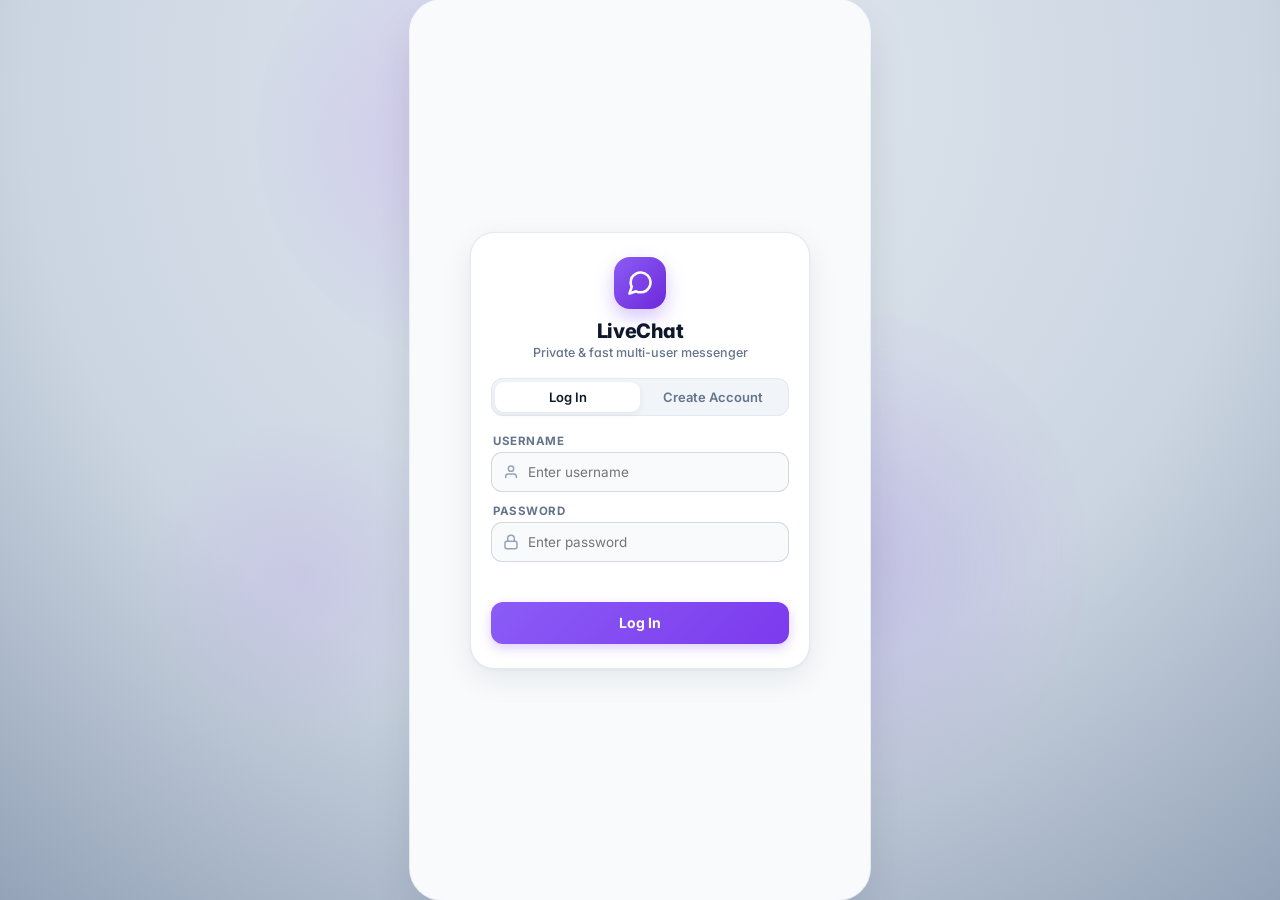
==== commit 5e363f19: "Remove in-chat install UI, enforce max 1-hour cache TTL for live data, and prevent phone keyboard au" ====
--- a/index.html
+++ b/index.html
@@ -72,17 +72,6 @@
         </div>
 
         <div class="header-actions-capsule">
-          <!-- Install App (PWA Smart Button) -->
-          <button class="action-icon-btn pwa-install-btn" id="headerInstallBtn" aria-label="Install App" title="Install LiveChat App" style="display: none;">
-            <svg width="15" height="15" viewBox="0 0 24 24" fill="none" stroke="currentColor" stroke-width="2.2" stroke-linecap="round" stroke-linejoin="round">
-              <path d="M21 15v4a2 2 0 0 1-2 2H5a2 2 0 0 1-2-2v-4"></path>
-              <polyline points="7 10 12 15 17 10"></polyline>
-              <line x1="12" y1="15" x2="12" y2="3"></line>
-            </svg>
-          </button>
-
-          <div class="header-action-divider" id="headerInstallDivider" style="display: none;" aria-hidden="true"></div>
-
           <!-- Write / LiveDraw -->
           <a href="https://livedrawing.onrender.com/" target="_blank" rel="noopener noreferrer" class="action-icon-btn" id="chatsLiveDrawingBtn" aria-label="Open LiveDraw" title="LiveDraw / Write">
             <svg width="15" height="15" viewBox="0 0 24 24" fill="none" stroke="currentColor" stroke-width="2.2" stroke-linecap="round" stroke-linejoin="round">
@@ -102,23 +91,6 @@
           </button>
         </div>
       </header>
-
-      <!-- PWA Smart Install Notification Banner -->
-      <aside class="pwa-install-banner" id="pwaInstallBanner" role="alert" aria-label="Install App Banner">
-        <div class="pwa-banner-icon" aria-hidden="true">
-          <svg width="22" height="22" viewBox="0 0 24 24" fill="none" stroke="currentColor" stroke-width="2.2" stroke-linecap="round" stroke-linejoin="round">
-            <path d="M21 11.5a8.38 8.38 0 0 1-.9 3.8 8.5 8.5 0 0 1-7.6 4.7 8.38 8.38 0 0 1-3.8-.9L3 21l1.9-5.7a8.38 8.38 0 0 1-.9-3.8 8.5 8.5 0 0 1 4.7-7.6 8.38 8.38 0 0 1 3.8-.9h.5a8.48 8.48 0 0 1 8 8v.5z"></path>
-          </svg>
-        </div>
-        <div class="pwa-banner-content">
-          <div class="pwa-banner-title">Install LiveChat App</div>
-          <div class="pwa-banner-desc">Fast, standalone chat on desktop & mobile</div>
-        </div>
-        <div class="pwa-banner-actions">
-          <button type="button" class="pwa-banner-btn-install" id="pwaBannerInstallBtn">Install</button>
-          <button type="button" class="pwa-banner-btn-close" id="pwaBannerCloseBtn" aria-label="Dismiss">&times;</button>
-        </div>
-      </aside>
 
       <!-- Glassmorphic Search Bar -->
       <div class="chats-search-bar-wrap">
@@ -296,8 +268,8 @@
                 </svg>
               </button>
 
-              <!-- Input Text Field -->
-              <input type="text" id="chatInput" class="chat-input" placeholder="Message..." autocomplete="off" enterkeyhint="send">
+              <!-- Input Text Field (Strict Anti-Autofill for Mobile Keyboards) -->
+              <input type="text" id="chatInput" class="chat-input" placeholder="Message..." name="chat_live_msg_field" autocomplete="off" autocorrect="on" autocapitalize="sentences" spellcheck="true" inputmode="text" enterkeyhint="send" data-form-type="other" data-lpignore="true" data-1p-ignore="true" data-bwignore="true" aria-autocomplete="none">
               <input type="file" id="imageFileInput" accept="image/*" style="display: none;">
             </div>
 
@@ -520,18 +492,6 @@
             <span>Create Account</span>
           </button>
         </form>
-
-        <!-- Install LiveChat PWA Trigger on Auth Screen -->
-        <div class="auth-pwa-wrap">
-          <button type="button" class="auth-pwa-btn" id="authInstallBtn" style="display: none;">
-            <svg width="15" height="15" viewBox="0 0 24 24" fill="none" stroke="currentColor" stroke-width="2.2" stroke-linecap="round" stroke-linejoin="round">
-              <path d="M21 15v4a2 2 0 0 1-2 2H5a2 2 0 0 1-2-2v-4"></path>
-              <polyline points="7 10 12 15 17 10"></polyline>
-              <line x1="12" y1="15" x2="12" y2="3"></line>
-            </svg>
-            <span>Install LiveChat App</span>
-          </button>
-        </div>
       </div>
     </div>
 
@@ -637,16 +597,6 @@
 
           <button type="button" class="profile-action-btn secondary" id="profileSaveBtn">Save Changes</button>
 
-          <!-- PWA Install Button in Profile Modal -->
-          <button type="button" class="profile-action-btn secondary pwa-profile-install-btn" id="profileInstallBtn" style="display: none;">
-            <svg width="16" height="16" viewBox="0 0 24 24" fill="none" stroke="currentColor" stroke-width="2" stroke-linecap="round" stroke-linejoin="round">
-              <path d="M21 15v4a2 2 0 0 1-2 2H5a2 2 0 0 1-2-2v-4"></path>
-              <polyline points="7 10 12 15 17 10"></polyline>
-              <line x1="12" y1="15" x2="12" y2="3"></line>
-            </svg>
-            <span>Install LiveChat App</span>
-          </button>
-
           <div class="sheet-divider"></div>
 
           <button type="button" class="profile-action-btn primary" id="profileChangePasskeyBtn">
@@ -678,79 +628,6 @@
     </div>
   </div>
 
-  <!-- ══════════════════════════════════════════════════════
-       PWA INSTALLATION INSTRUCTIONS MODAL (FALLBACK)
-       ══════════════════════════════════════════════════════ -->
-  <div class="modal-overlay" id="pwaFallbackModal" style="display: none;">
-    <div class="sheet-card" style="max-width: 440px;">
-      <header class="sheet-header">
-        <h2 class="sheet-title">Install LiveChat</h2>
-        <button type="button" class="sheet-close-btn" id="pwaFallbackCloseBtn" aria-label="Close">&times;</button>
-      </header>
-
-      <div class="pwa-instructions-body">
-        <!-- Android Instructions -->
-        <div id="pwaStepAndroid" style="display: none;">
-          <p class="pwa-instructions-intro">Install LiveChat onto your Android device home screen for fullscreen messaging with instant alerts:</p>
-          <div class="pwa-steps-list">
-            <div class="pwa-step-item">
-              <div class="pwa-step-badge">1</div>
-              <div class="pwa-step-text">Tap the browser menu <strong>⋮</strong> (three vertical dots) in the top-right or navigation bar.</div>
-            </div>
-            <div class="pwa-step-item">
-              <div class="pwa-step-badge">2</div>
-              <div class="pwa-step-text">Select <strong>"Install app"</strong> or <strong>"Add to Home screen"</strong> from the menu options.</div>
-            </div>
-            <div class="pwa-step-item">
-              <div class="pwa-step-badge">3</div>
-              <div class="pwa-step-text">Tap <strong>Install</strong> to confirm. LiveChat will appear alongside your native apps!</div>
-            </div>
-          </div>
-        </div>
-
-        <!-- Windows / Desktop Instructions -->
-        <div id="pwaStepWindows" style="display: none;">
-          <p class="pwa-instructions-intro">Install LiveChat as a standalone Windows desktop app in Microsoft Edge or Google Chrome:</p>
-          <div class="pwa-steps-list">
-            <div class="pwa-step-item">
-              <div class="pwa-step-badge">1</div>
-              <div class="pwa-step-text">Look for the <strong>App Available (⊕ or 💻)</strong> icon in your browser address bar on the far right.</div>
-            </div>
-            <div class="pwa-step-item">
-              <div class="pwa-step-badge">2</div>
-              <div class="pwa-step-text">Or open browser menu <strong>⋯ / ⋮</strong> &rarr; <strong>Apps</strong> &rarr; <strong>"Install LiveChat"</strong>.</div>
-            </div>
-            <div class="pwa-step-item">
-              <div class="pwa-step-badge">3</div>
-              <div class="pwa-step-text">Click <strong>Install</strong> to launch LiveChat in its own distraction-free standalone window.</div>
-            </div>
-          </div>
-        </div>
-
-        <!-- iOS Instructions -->
-        <div id="pwaStepIOS" style="display: none;">
-          <p class="pwa-instructions-intro">Add LiveChat to your iPhone / iPad home screen:</p>
-          <div class="pwa-steps-list">
-            <div class="pwa-step-item">
-              <div class="pwa-step-badge">1</div>
-              <div class="pwa-step-text">Tap the <strong>Share</strong> button (box with upward arrow) in Safari's bottom toolbar.</div>
-            </div>
-            <div class="pwa-step-item">
-              <div class="pwa-step-badge">2</div>
-              <div class="pwa-step-text">Scroll down and tap <strong>"Add to Home Screen"</strong>.</div>
-            </div>
-            <div class="pwa-step-item">
-              <div class="pwa-step-badge">3</div>
-              <div class="pwa-step-text">Tap <strong>Add</strong> in the top right corner.</div>
-            </div>
-          </div>
-        </div>
-
-        <button type="button" class="pwa-gotit-btn" id="pwaFallbackGotItBtn">Got It</button>
-      </div>
-    </div>
-  </div>
-
   <script src="static/app.js?v=22.0"></script>
   <script src="static/pwa.js?v=1.0"></script>
 </body>
--- a/static/style.css
+++ b/static/style.css
@@ -3021,258 +3021,13 @@
 }
 
 /* ══════════════════════════════════════════════════
-   PROGRESSIVE WEB APP (PWA) STYLES
+   PROGRESSIVE WEB APP (PWA) STANDALONE STYLES
    ══════════════════════════════════════════════════ */
-
-/* 1. Header Action Install Button */
-.pwa-install-btn {
-  color: var(--apple-purple-dark, #7C3AED) !important;
-  transition: all 0.2s cubic-bezier(0.16, 1, 0.3, 1);
-}
-.pwa-install-btn:hover {
-  background: rgba(139, 92, 246, 0.14) !important;
-  transform: translateY(-1px);
-}
-.pwa-install-btn:active {
-  transform: scale(0.94);
-}
-
-/* 2. Smart Install Pill Banner */
-.pwa-install-banner {
-  position: fixed;
-  top: 16px;
-  left: 50%;
-  transform: translateX(-50%) translateY(-130%);
-  width: calc(100% - 32px);
-  max-width: 440px;
-  background: rgba(255, 255, 255, 0.88);
-  backdrop-filter: blur(28px) saturate(190%);
-  -webkit-backdrop-filter: blur(28px) saturate(190%);
-  border: 1px solid rgba(255, 255, 255, 0.75);
-  border-radius: 20px;
-  box-shadow: 0 18px 40px -10px rgba(15, 23, 42, 0.18), 0 0 0 1px rgba(139, 92, 246, 0.15);
-  padding: 12px 14px 12px 12px;
-  display: flex;
-  align-items: center;
-  gap: 12px;
-  z-index: 10000;
-  opacity: 0;
-  pointer-events: none;
-  transition: transform 0.45s cubic-bezier(0.16, 1, 0.3, 1), opacity 0.3s ease;
-}
-
-.pwa-install-banner.active {
-  transform: translateX(-50%) translateY(0);
-  opacity: 1;
-  pointer-events: auto;
-}
-
-.pwa-banner-icon {
-  width: 42px;
-  height: 42px;
-  border-radius: 12px;
-  background: linear-gradient(135deg, #8B5CF6 0%, #7C3AED 100%);
-  display: flex;
-  align-items: center;
-  justify-content: center;
-  color: #FFFFFF;
-  flex-shrink: 0;
-  box-shadow: 0 6px 14px rgba(124, 58, 237, 0.32);
-}
-
-.pwa-banner-content {
-  flex: 1;
-  min-width: 0;
-}
-
-.pwa-banner-title {
-  font-size: 13.5px;
-  font-weight: 700;
-  color: #0F172A;
-  margin-bottom: 2px;
-  letter-spacing: -0.01em;
-}
-
-.pwa-banner-desc {
-  font-size: 11.5px;
-  color: #64748B;
-  white-space: nowrap;
-  overflow: hidden;
-  text-overflow: ellipsis;
-}
-
-.pwa-banner-actions {
-  display: flex;
-  align-items: center;
-  gap: 6px;
-  flex-shrink: 0;
-}
-
-.pwa-banner-btn-install {
-  padding: 7px 14px;
-  font-size: 12.5px;
-  font-weight: 600;
-  border-radius: 11px;
-  border: none;
-  background: linear-gradient(180deg, #8B5CF6 0%, #7C3AED 100%);
-  color: #FFFFFF;
-  cursor: pointer;
-  box-shadow: 0 4px 10px rgba(124, 58, 237, 0.3);
-  transition: transform 0.15s ease, box-shadow 0.15s ease;
-}
-
-.pwa-banner-btn-install:hover {
-  transform: translateY(-1px);
-  box-shadow: 0 6px 14px rgba(124, 58, 237, 0.38);
-}
-
-.pwa-banner-btn-install:active {
-  transform: scale(0.96);
-}
-
-.pwa-banner-btn-close {
-  width: 28px;
-  height: 28px;
-  border-radius: 50%;
-  border: none;
-  background: rgba(148, 163, 184, 0.18);
-  color: #64748B;
-  display: flex;
-  align-items: center;
-  justify-content: center;
-  font-size: 17px;
-  line-height: 1;
-  cursor: pointer;
-  transition: background 0.15s ease, color 0.15s ease;
-}
-
-.pwa-banner-btn-close:hover {
-  background: rgba(148, 163, 184, 0.3);
-  color: #0F172A;
-}
-
-/* 3. Auth Overlay Install Trigger */
-.auth-pwa-wrap {
-  text-align: center;
-  margin-top: 18px;
-}
-
-.auth-pwa-btn {
-  display: inline-flex;
-  align-items: center;
-  gap: 7px;
-  padding: 8px 16px;
-  font-size: 12px;
-  font-weight: 600;
-  color: #7C3AED;
-  background: rgba(139, 92, 246, 0.08);
-  border: 1px solid rgba(139, 92, 246, 0.22);
-  border-radius: 20px;
-  cursor: pointer;
-  transition: all 0.2s ease;
-}
-
-.auth-pwa-btn:hover {
-  background: rgba(139, 92, 246, 0.16);
-  border-color: rgba(139, 92, 246, 0.4);
-  transform: translateY(-1px);
-}
-
-/* 4. Instructions Fallback Modal */
-.pwa-instructions-body {
-  padding: 16px 20px 24px;
-}
-
-.pwa-instructions-intro {
-  font-size: 13px;
-  color: #64748B;
-  margin-bottom: 18px;
-  line-height: 1.5;
-}
-
-.pwa-steps-list {
-  display: flex;
-  flex-direction: column;
-  gap: 12px;
-  margin-bottom: 22px;
-}
-
-.pwa-step-item {
-  display: flex;
-  align-items: flex-start;
-  gap: 12px;
-  background: rgba(248, 250, 252, 0.7);
-  border: 1px solid rgba(226, 232, 240, 0.8);
-  border-radius: 14px;
-  padding: 12px 14px;
-}
-
-.pwa-step-badge {
-  width: 24px;
-  height: 24px;
-  border-radius: 50%;
-  background: #7C3AED;
-  color: #FFFFFF;
-  font-size: 12px;
-  font-weight: 700;
-  display: flex;
-  align-items: center;
-  justify-content: center;
-  flex-shrink: 0;
-  margin-top: 1px;
-}
-
-.pwa-step-text {
-  font-size: 13px;
-  color: #334155;
-  line-height: 1.45;
-}
-
-.pwa-step-text strong {
-  color: #0F172A;
-}
-
-.pwa-gotit-btn {
-  width: 100%;
-  padding: 12px;
-  border-radius: 13px;
-  border: none;
-  background: linear-gradient(180deg, #8B5CF6 0%, #7C3AED 100%);
-  color: #FFFFFF;
-  font-size: 14px;
-  font-weight: 600;
-  cursor: pointer;
-  box-shadow: 0 4px 12px rgba(124, 58, 237, 0.28);
-  transition: transform 0.15s ease;
-}
-
-.pwa-gotit-btn:active {
-  transform: scale(0.98);
-}
-
-/* 5. Standalone Display Mode Adjustments */
 @media all and (display-mode: standalone), (display-mode: window-controls-overlay) {
   html, body {
     padding-top: env(safe-area-inset-top);
     padding-bottom: env(safe-area-inset-bottom);
   }
-  .pwa-install-banner,
-  .pwa-install-btn,
-  .pwa-profile-install-btn,
-  .auth-pwa-wrap {
-    display: none !important;
-  }
-}
-
-/* Mobile adjustments */
-@media (max-width: 600px) {
-  .pwa-install-banner {
-    top: auto;
-    bottom: 20px;
-    transform: translateX(-50%) translateY(130%);
-  }
-  .pwa-install-banner.active {
-    transform: translateX(-50%) translateY(0);
-  }
-}
-
+}
+
+
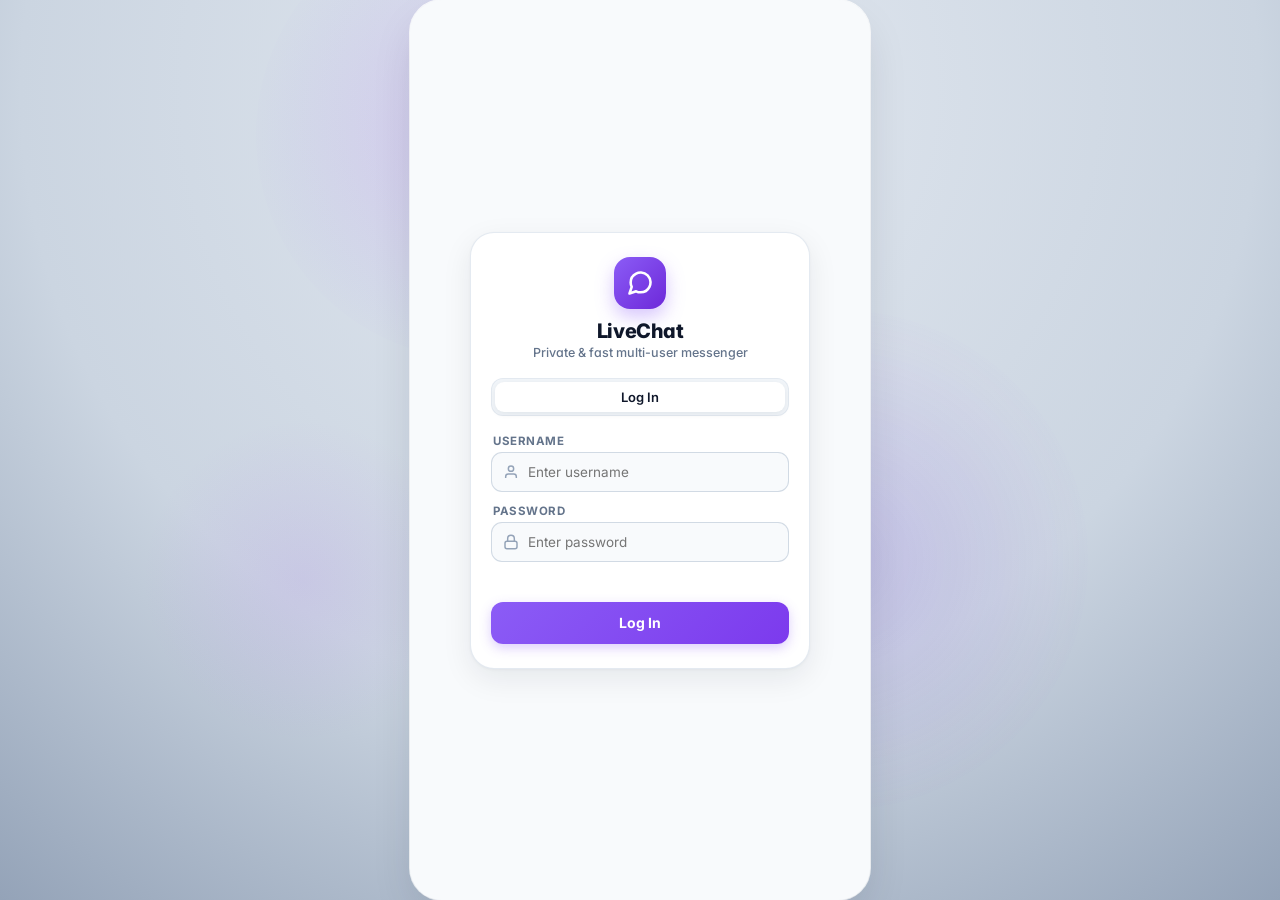
==== commit 21722058: "Disable new account creation and provide admin side controls to toggle on/off" ====
--- a/index.html
+++ b/index.html
@@ -422,9 +422,9 @@
         </div>
 
         <!-- Segmented Tab Navigation -->
-        <div class="auth-segmented-pill">
+        <div class="auth-segmented-pill" id="authSegmentedPill">
           <button type="button" class="auth-tab-btn active" id="authTabLogin">Log In</button>
-          <button type="button" class="auth-tab-btn" id="authTabRegister">Create Account</button>
+          <button type="button" class="auth-tab-btn" id="authTabRegister" style="display: none;">Create Account</button>
         </div>
 
         <!-- Log In Form -->
